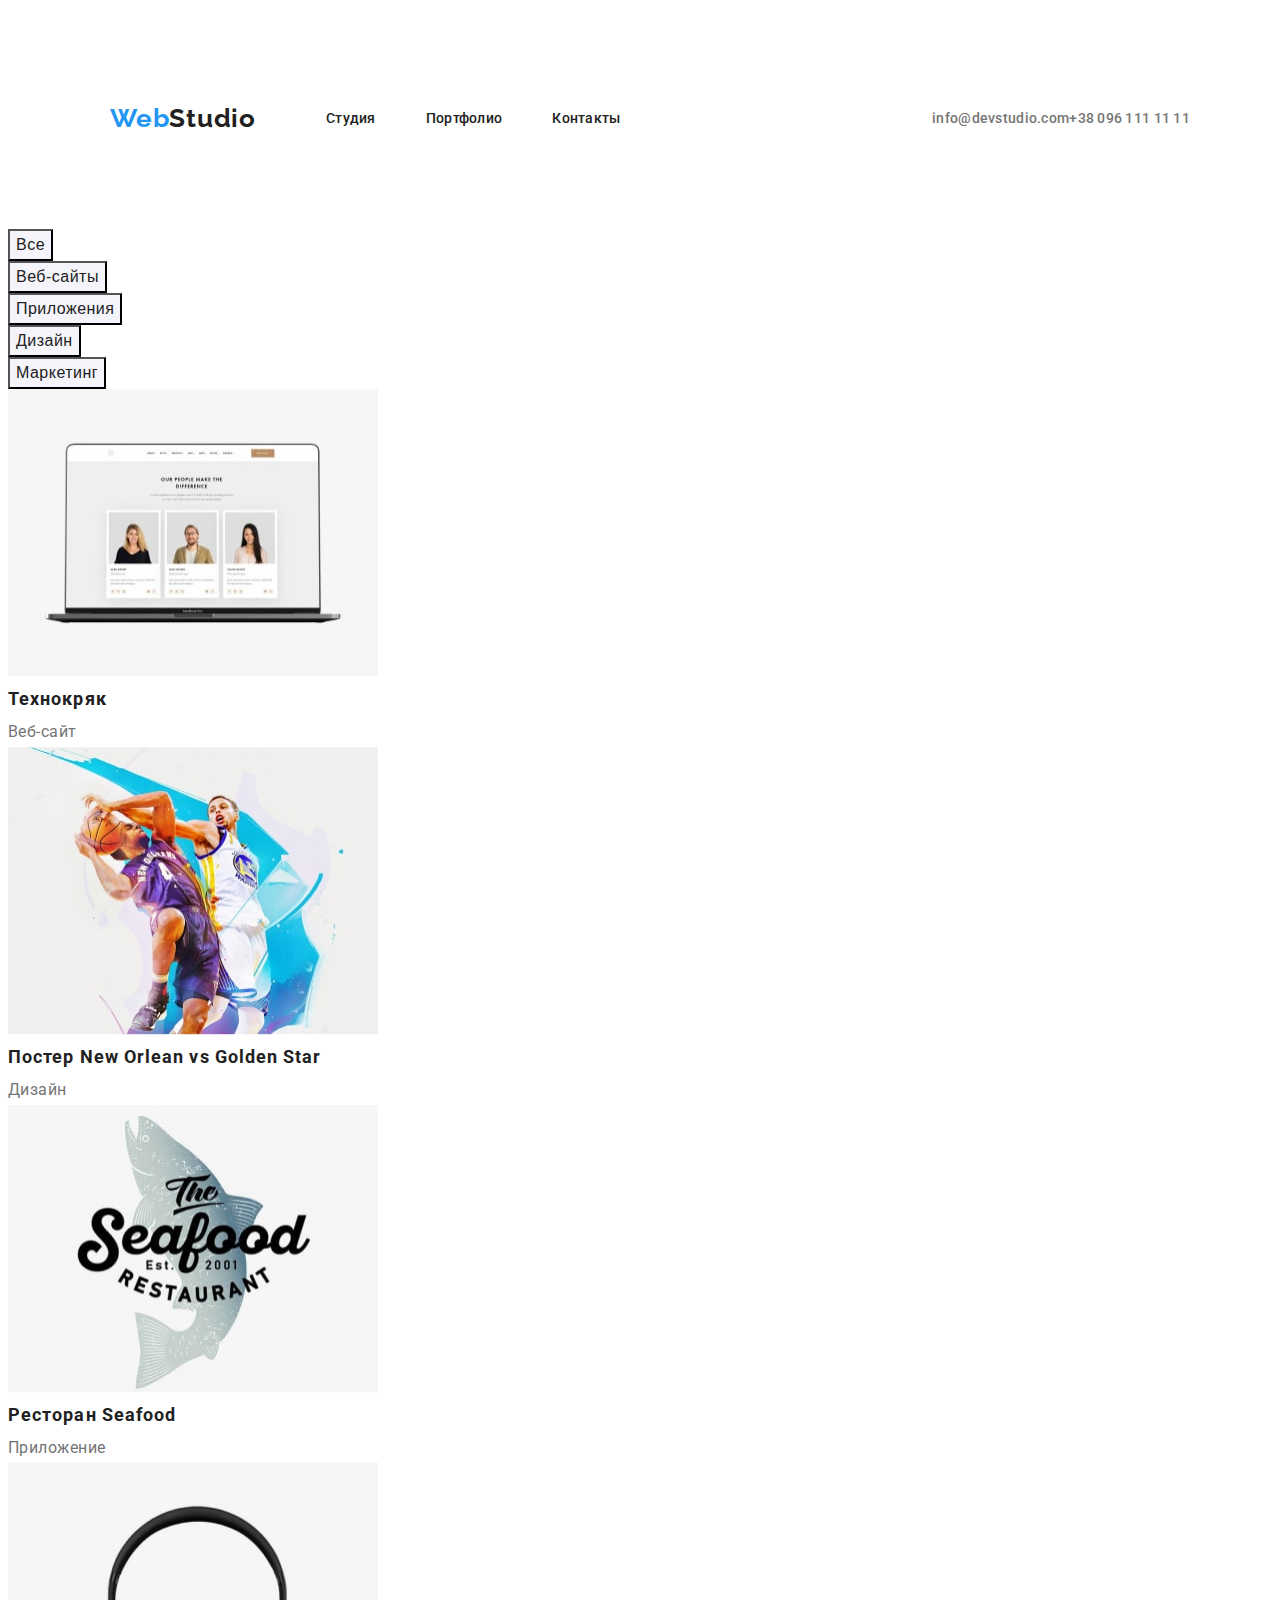
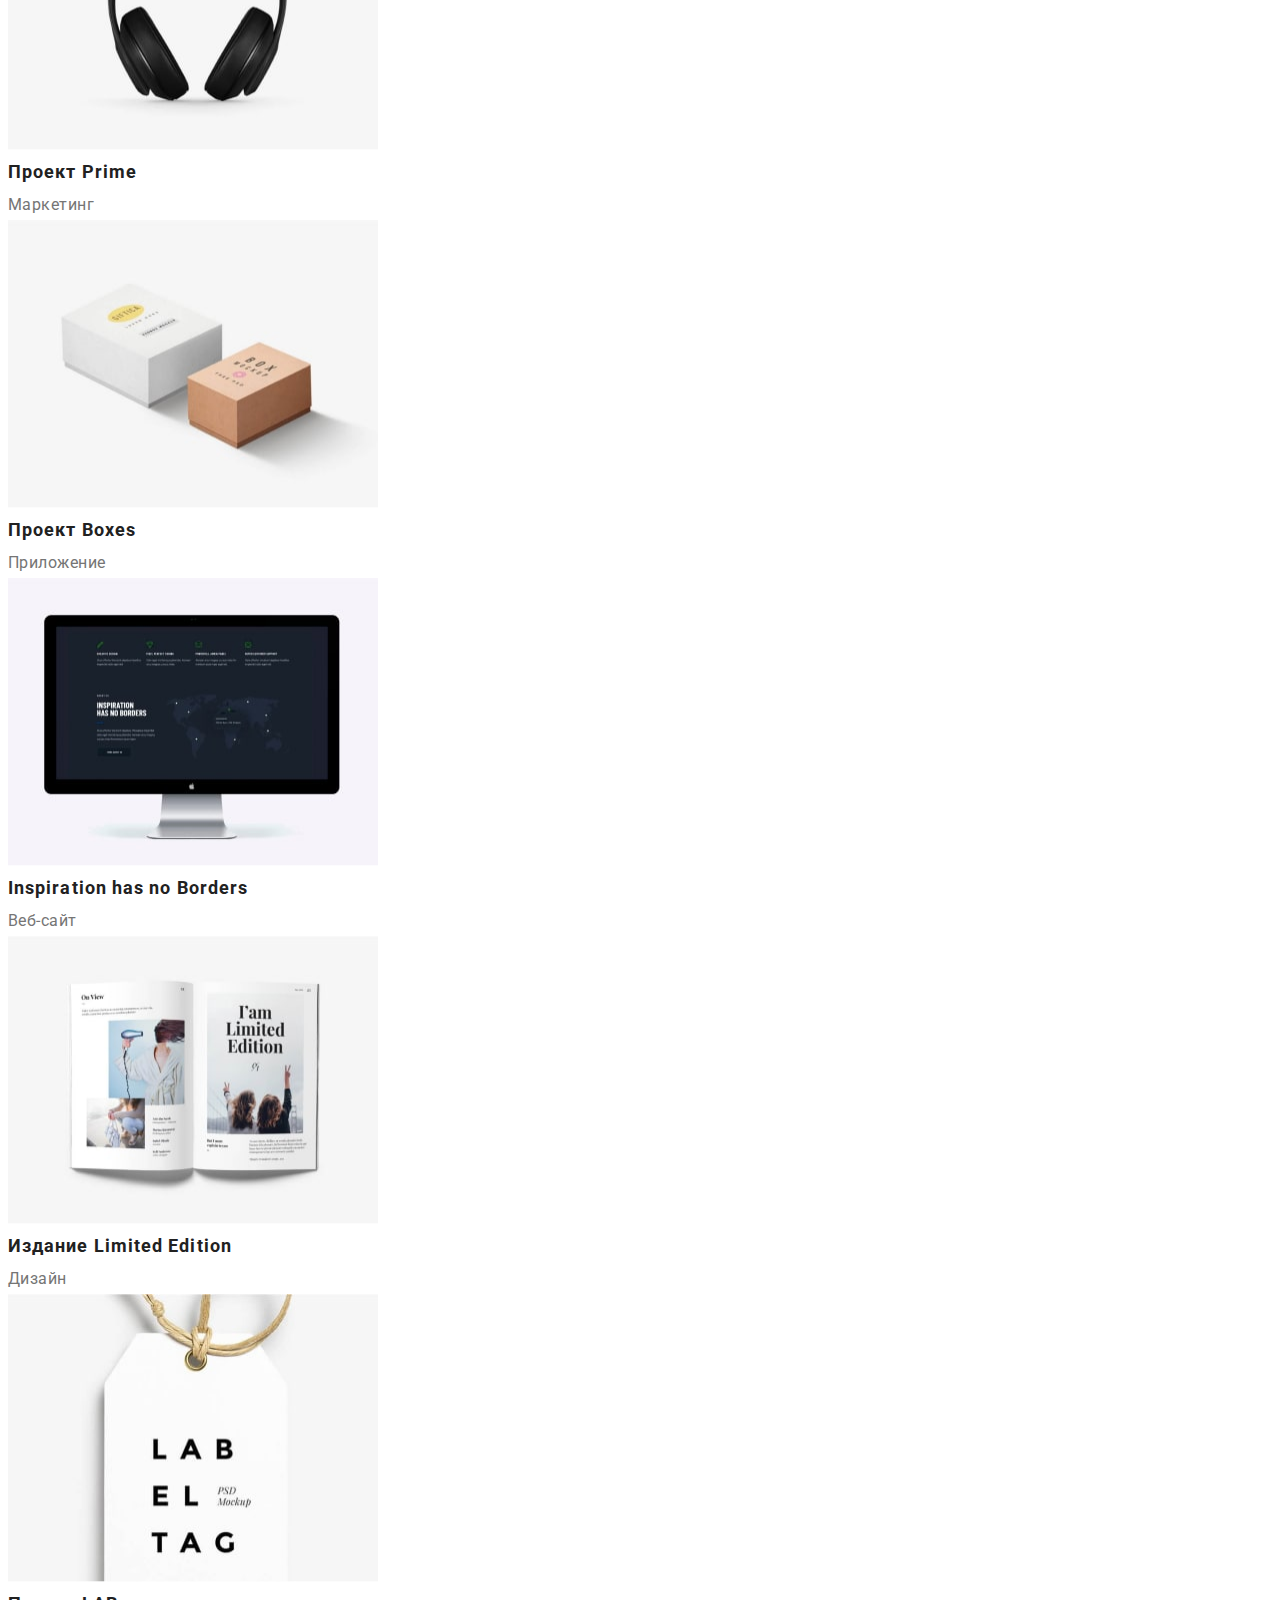
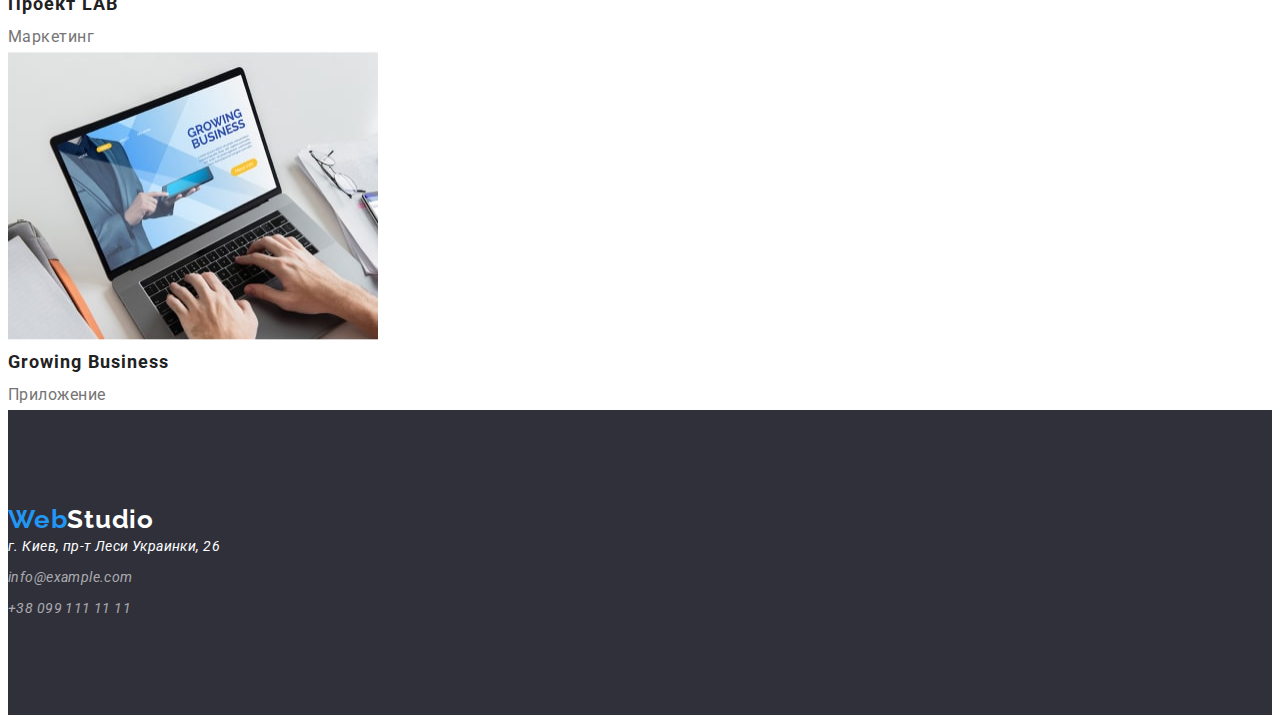
==== portfolio.html @ 42f57f71 "flex" ====
<!DOCTYPE html>
<html lang="ru">

<head>
    <meta charset="UTF-8">
    <meta http-equiv="X-UA-Compatible" content="IE=edge">
    <meta name="viewport" content="width=device-width, initial-scale=1.0">
    <title>Document</title>
    <link rel="preconnect" href="https://fonts.googleapis.com">
    <link rel="preconnect" href="https://fonts.gstatic.com" crossorigin>
    <link
        href="https://fonts.googleapis.com/css2?family=Raleway:wght@700&family=Roboto:ital,wght@0,500;0,700;0,900;1,400&display=swap"
        rel="stylesheet">
    <link rel="stylesheet" href="./css/styles.css">
</head>
<body>
    <header  class="header">
        <div class="container">
           <nav class="header-navigation">
               <a href="" class="header-logo list"><span class="logo-web">Web</span>Studio</a>
                   <ul class="header-navigation-list list">
                       <li class="headar-item"> <a class="header-link link" href="./index.html">Студия</a></li>
                       <li class="headar-item"> <a class="header-link link" href="">Портфолио</a></li>
                       <li class="headar-item"> <a class="header-link link" href="">Контакты</a></li>
                   </ul>
           </nav>
            <div class="header-contacts-right">
               <ul class="header-contacts list">
                 <li><a class="header-tel link" href="mailto:info@devstudio.com">info@devstudio.com</a></li> 
                 <li><a class="header-mail link" href="tel:+380961111111">+38 096 111 11 11</a></li>
               </ul>
           </div>
       </div>
       </header>
    
    <!-- main content -->
<main>
    <section>
        <h1 hidden>Агонь</h1>
    <ul class="filters-menu list">
       <li>
           <button class="filter-button link" type="button">Все</button>
       </li>
        <li>
            <button class="filter-button link" type="button">Веб-сайты</button>
        </li>
        <li>
            <button class="filter-button link" type="button">Приложения</button>
        </li>
        <li>
            <button class="filter-button link" type="button">Дизайн</button>
        </li>
        <li>
            <button class="filter-button link" type="button">Маркетинг</button>
        </li>
    </ul>
    </section>
    <section>
        <h2 hidden>Смотреть работы</h2>
        <ul class="menu list ">
            <li>
                <a class="menu-link" href=""><img src="./menu/img-menu-1.jpg" alt="меню1" width="370" height="288">
                <h3 class="menu-titel">Технокряк</h3>
                <p class="menu-description">Веб-сайт</p>
                </a>
            </li>
            <li>
                <a class="menu-link" href=""><img src="./menu/img-menu-2.jpg" alt="меню2" width="370" height="288">
                    <h3 class="menu-titel">Постер New Orlean vs Golden Star</h3>
                    <p class="menu-description">Дизайн</p>
                </a>
            </li>
            <li>
                <a class="menu-link" href=""><img src="./menu/img-menu-3.jpg" alt="меню3" width="370" height="288">
                    <h3 class="menu-titel">Ресторан Seafood</h3>
                    <p class="menu-description">Приложение</p>
                </a>
            </li>
            <li>
                <a class="menu-link" href=""><img src="./menu/img-menu-4.jpg" alt="меню4" width="370" height="288">
                    <h3 class="menu-titel">Проект Prime</h3>
                    <p class="menu-description">Маркетинг</p>
                </a>
            </li>
            <li>
                <a class="menu-link" href=""><img src="./menu/img-menu-5.jpg" alt="меню5" width="370" height="288">
                    <h3 class="menu-titel">Проект Boxes</h3>
                    <p class="menu-description">Приложение</p>
                </a>
            </li>
            <li>
                <a class="menu-link" href=""><img src="./menu/img-menu-6.jpg" alt="меню6" width="370" height="288">
                    <h3 class="menu-titel">Inspiration has no Borders</h3>
                    <p class="menu-description">Веб-сайт</p>
                </a>
            </li>
            <li>
                <a class="menu-link" href=""><img src="./menu/img-menu-7.jpg" alt="меню7" width="370" height="288">
                    <h3 class="menu-titel">Издание Limited Edition</h3>
                    <p class="menu-description">Дизайн</p>
                </a>
            </li>
            <li>
                <a class="menu-link" href=""><img src="./menu/img-menu-8.jpg" alt="меню8" width="370" height="288">
                    <h3 class="menu-titel">Проект LAB</h3>
                    <p class="menu-description">Маркетинг</p>
                </a>
            </li>
            <li>
                <a class="menu-link" href=""><img src="./menu/img-menu-9.jpg" alt="меню9" width="370" height="288">
                    <h3 class="menu-titel">Growing Business</h3>
                    <p class="menu-description">Приложение</p>
                </a>
            </li>

        </ul>
    </section>
</main>


    <!--site bar-->
    <footer class="site-bar section">

        <a href="" class="footer-logo list"><span class="logo-web">Web</span>Studio</a>
        <address>
            <ul class="site-bar-list list">
                <li><a class="site-bar-location" href="https://goo.gl/maps/9mifJz8YDCH2JTNd8" target="_blank"
                        rel="noopener noreferrer">г. Киев, пр-т Леси Украинки, 26</a></li>
                <li><a class="site-bar-contact" href="mailto:info@example.com">info@example.com</a></li>
                <li><a class="site-bar-contact" href="tel:+380991111111">+38 099 111 11 11</a></li>
            </ul>
        </address>
    </footer>

</body>

</html>
---- css/styles.css ----
:root {
  --mine-titel-color: #212121;
  --secondary-titel-color: #fff;
  --main-text-color: #757575;
  --accent-color: #2196f3;
}

body {
  font-family: "Roboto", sans-serif;
}

p, h1, h2, h3, h4, h5, h6 {
 margin-top: 0;
 margin-bottom: 0;
}

ul {
  margin-top: 0;
  margin-bottom: 0;
  padding-left: 0;
}
.section{
  padding-top: 94px;
  padding-bottom: 94px;
}

.header{
  padding-top: 25px;
  padding-bottom: 25px;
}
.list {
  list-style: none;
  text-decoration: none;
}
.link {
  text-decoration: none;
}

.container{
width: 1200px;
padding-left: 15px;
padding-right: 15px;
margin: 0 auto;
}

.link:hover,
.link:focus {
  color: var(--accent-color);
}

/*----header---*/
.header-logo {
  font-family: Raleway;
  font-style: normal;
  font-weight: bold;
  font-size: 26px;
  line-height: 1.2;
  letter-spacing: 0.03em;
  color: #212121;
  margin: 70px;
}

.logo-web {
  color: #2196f3;
}

.header .container{
  display: flex;
  align-items: center;
}
.header-navigation {
  display: flex;
}



.header-navigation-list {
  display: flex;
  align-items: center;
}

.header-navigation-list :not(:last-child) {
    margin-right: 50px;
  
}
.header-contacts {
  display: flex;
}

.header-contacts-right{
  margin-left: auto;
}


.header-link {
  display: block;
  font-weight: 500;
  font-size: 14px;
  line-height: 1.14;
  letter-spacing: 0.02em;
  color: #212121;
  padding-top: 25px;
  padding-bottom: 25px;
 
}

.header-mail {
  display: block;
  font-weight: 500;
  font-size: 14px;
  line-height: 1.14;
  letter-spacing: 0.02em;

  color: #757575;
  margin-right: 50px;
  padding-top: 25px;
  padding-bottom: 25px;
 
}

.header-tel {
  display: block;
  font-weight: 500;
  font-size: 14px;
  line-height: 1.14;
  letter-spacing: 0.02em;
  color: #757575;
  padding-top: 25px;
  padding-bottom: 25px;
  
}

/*----hero---*/

.hero {;
 background-color: #2f303a;
 flex-grow: 1;
 padding: 200 452 280 452px;
}


.hero-text {
  font-weight: 900;
  font-size: 44px;
  line-height: 1.36;
  letter-spacing: 0.06em;
  text-transform: uppercase;
  color: var(--secondary-titel-color);
  text-align: center;
  margin-bottom: 30px;
  max-width: 696px;
  padding: 200 452 280 452px;
}

.hero-button {
  display: flex;
  font-weight: 700;
  font-size: 16px;
  line-height: 1.86;
  letter-spacing: 0.06em;
  color: #ffffff;
  background-color: #2196f3;
  max-width: 200px;
  margin: 0 auto;
}

/*---hero strenghts---*/
.hero-strenghts-list {
  display: flex;
}
.hero-strenghts-item {
  margin-left: 30px ;
}

.strenghts-title {
  font-weight: 700;
  font-size: 14px;
  line-height: 1.7;
  letter-spacing: 0.03em;
  text-transform: uppercase;
  color: #212121;
}

.strenghts-title-description {
  font-size: 14px;
  line-height: 1.17;
  letter-spacing: 0.03em;
  color: #757575;
}

.titel {
  font-weight: normal;
  font-size: 36px;
  line-height: 1.17;
  text-align: center;
  letter-spacing: 0.03em;

  color: #212121;
  margin-bottom: 50px;
}

/*our job*/
.about-job-pic{
  display: flex;
}

/*--our team--*/
.about-job-pic {
  display: flex;
}
.about-job-item {
  margin-left: 30px ;
}
.our-team-name {
  display: flex;
  font-weight: 500;
  font-size: 16px;
  line-height: 1.18;
  text-align: center;
  letter-spacing: 0.03em;

  color: var(--mine-titel-color);
 
}
.our-team-pic{
  display: flex;
}
.our-team-item{
  margin-left: 30px;

}
.our-team-position {
  font-size: 16px;
  line-height: 1.8;
  text-align: center;
  letter-spacing: 0.03em;

  color: var(--main-text-color);
}

/*--site bar--*/

.site-bar {
  background-color: #2f303a;
  
}
.site-bar-list :not(:last-child){
  margin-bottom: 7px;
}
.site-bar-location {
  font-size: 14px;
  line-height: 1.71;
  letter-spacing: 0.03em;

  color: #ffffff;
  text-decoration: none;
}

.site-bar-contact {
  font-size: 14px;
  line-height: 1.71;
  letter-spacing: 0.03em;
  color: rgba(255, 255, 255, 0.6);
  text-decoration: none;
}

.footer-logo {
  font-family: Raleway;
  font-style: normal;
  font-weight: bold;
  font-size: 26px;
  line-height: 1.2;
  letter-spacing: 0.03em;
  color: #ffffff;
}

/*----Portfolio----*/
.filter-button:hover,
.filter-button {
  background-color: var(--accent-color);
  color: var(--secondary-titel-color);
}
.filter-button {
  font-weight: 500;
  font-size: 16px;
  line-height: 1.62;
  text-align: center;
  letter-spacing: 0.03em;
  color: #212121;
  background-color: #f5f4fa;
  cursor: pointer;
}

.menu-titel {
  font-size: 18px;
  line-height: 2;
  letter-spacing: 0.06em;
  color: #212121;
  text-decoration: none;
  list-style: none;
}

.menu-link {
  text-decoration: none;
}
.menu-description {
  font-size: 16px;
  line-height: 1.87;
  letter-spacing: 0.03em;
  color: #757575;
}
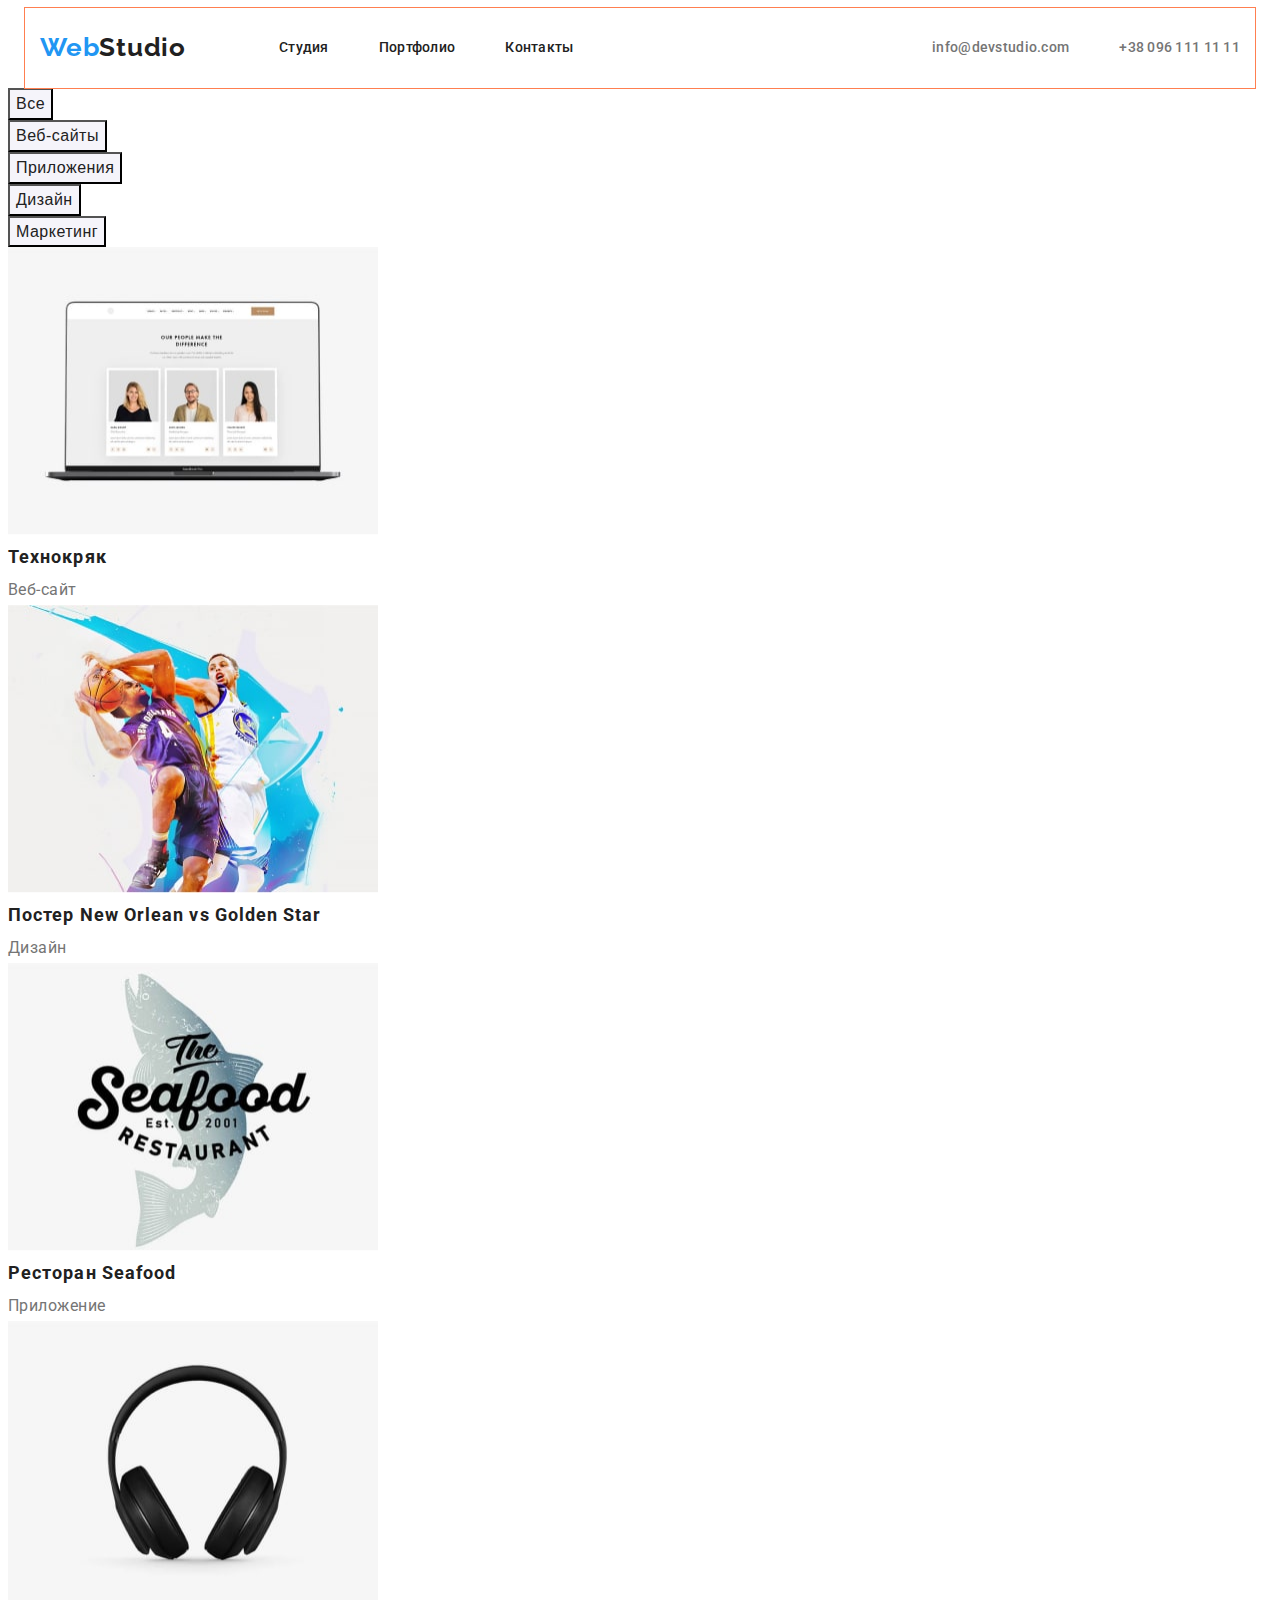
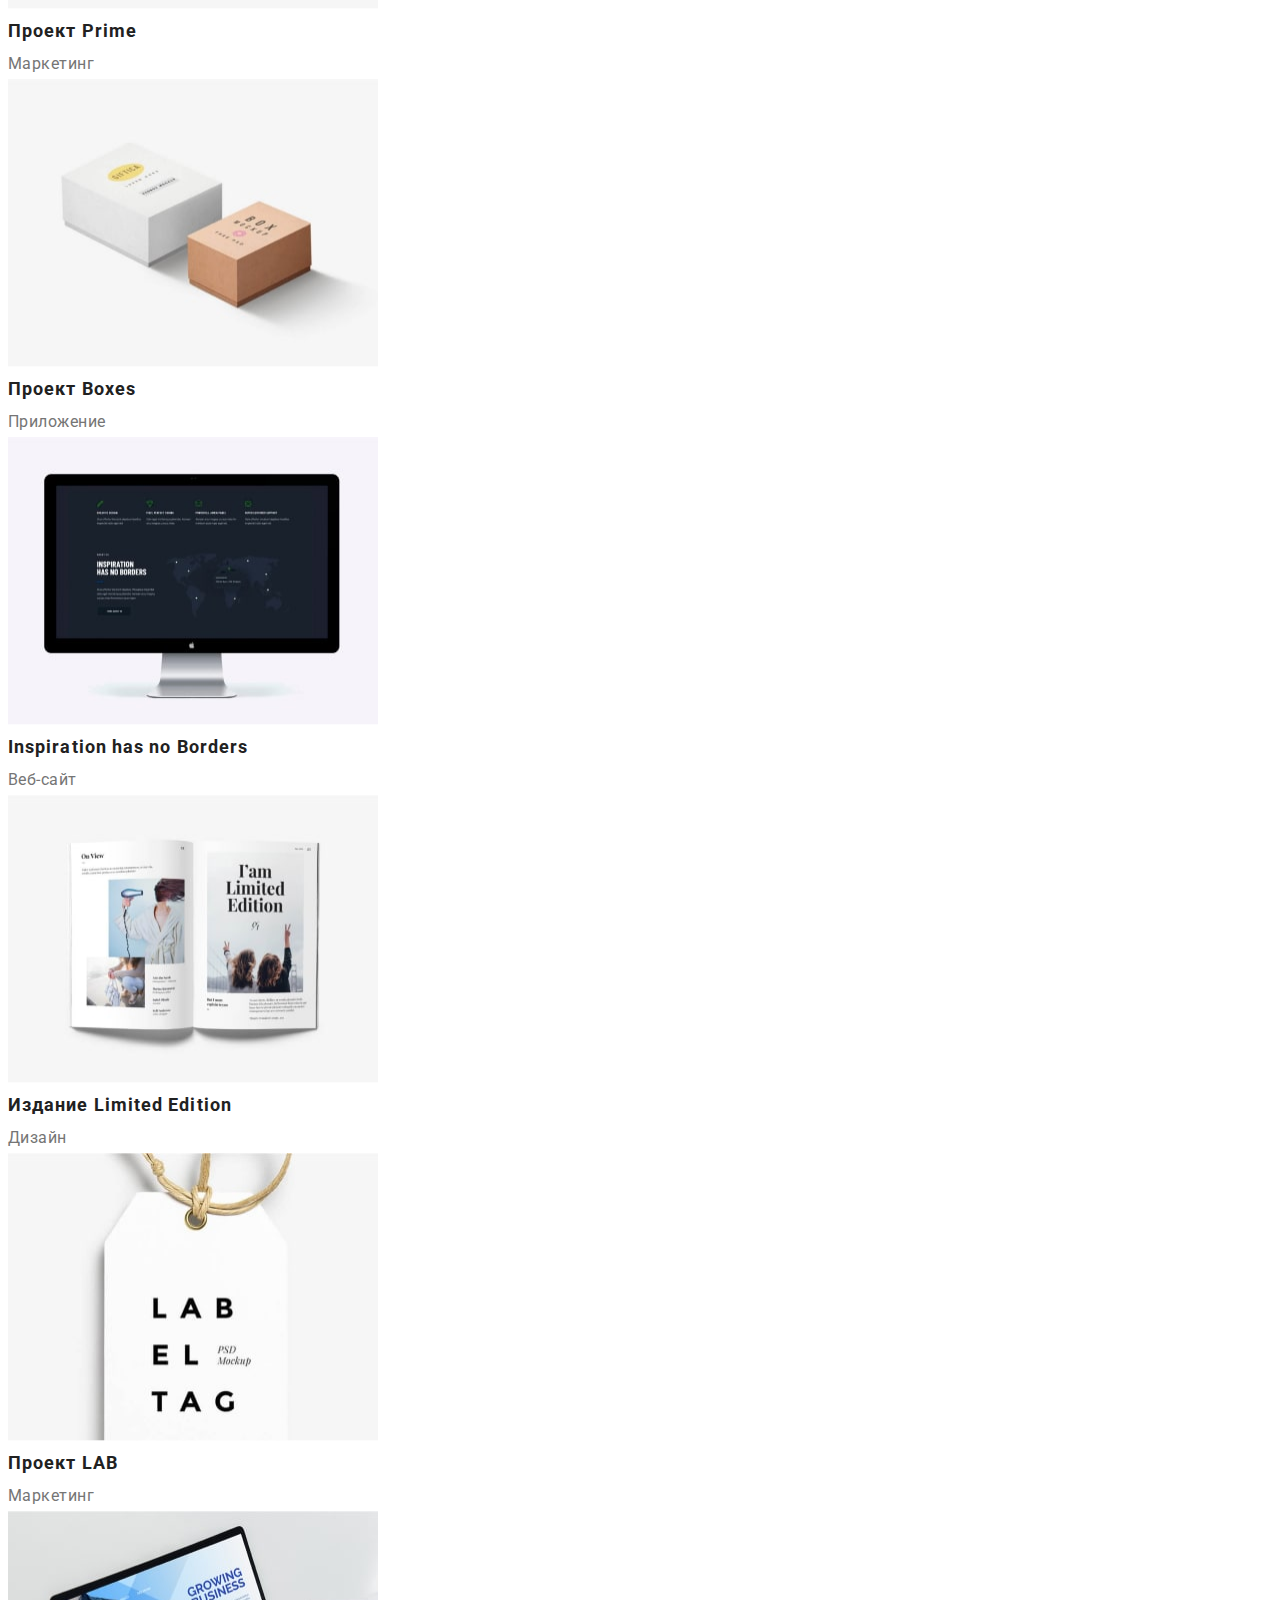
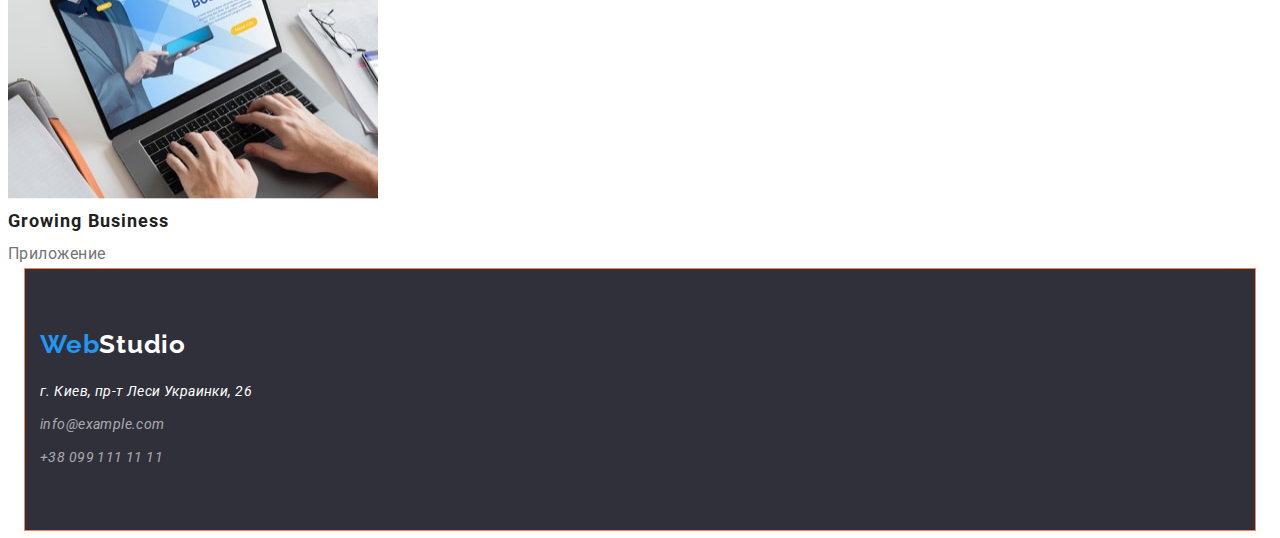
==== commit 377993af: "1" ====
--- a/portfolio.html
+++ b/portfolio.html
@@ -1,6 +1,5 @@
 <!DOCTYPE html>
 <html lang="ru">
-
 <head>
     <meta charset="UTF-8">
     <meta http-equiv="X-UA-Compatible" content="IE=edge">
@@ -11,27 +10,31 @@
     <link
         href="https://fonts.googleapis.com/css2?family=Raleway:wght@700&family=Roboto:ital,wght@0,500;0,700;0,900;1,400&display=swap"
         rel="stylesheet">
+    <link rel="stylesheet" href="https://cdnjs.cloudflare.com/ajax/libs/modern-normalize/1.1.0/modern-normalize.min.css"
+        integrity="sha512-wpPYUAdjBVSE4KJnH1VR1HeZfpl1ub8YT/NKx4PuQ5NmX2tKuGu6U/JRp5y+Y8XG2tV+wKQpNHVUX03MfMFn9Q=="
+        crossorigin="anonymous" referrerpolicy="no-referrer" />
     <link rel="stylesheet" href="./css/styles.css">
 </head>
+
 <body>
-    <header  class="header">
-        <div class="container">
-           <nav class="header-navigation">
-               <a href="" class="header-logo list"><span class="logo-web">Web</span>Studio</a>
-                   <ul class="header-navigation-list list">
-                       <li class="headar-item"> <a class="header-link link" href="./index.html">Студия</a></li>
-                       <li class="headar-item"> <a class="header-link link" href="">Портфолио</a></li>
-                       <li class="headar-item"> <a class="header-link link" href="">Контакты</a></li>
-                   </ul>
-           </nav>
-            <div class="header-contacts-right">
-               <ul class="header-contacts list">
-                 <li><a class="header-tel link" href="mailto:info@devstudio.com">info@devstudio.com</a></li> 
-                 <li><a class="header-mail link" href="tel:+380961111111">+38 096 111 11 11</a></li>
-               </ul>
-           </div>
-       </div>
-       </header>
+    <header class="header">
+        <div class="main-header container">
+            <nav class="header-navigation">
+                <a href="" class="header-logo list"><span class="logo-web">Web</span>Studio</a>
+                <ul class="header-navigation-list list">
+                    <li class="headar-item"> <a class="header-link link" href="./index.html">Студия</a></li>
+                    <li class="headar-item"> <a class="header-link link" href="./portfolio.html">Портфолио</a></li>
+                    <li class="headar-item"> <a class="header-link link" href="">Контакты</a></li>
+                </ul>
+            </nav>
+
+            <ul class="header-contacts list">
+                <li><a class="header-mail link" href="mailto:info@devstudio.com">info@devstudio.com</a></li>
+                <li><a class="header-tel link" href="tel:+380961111111">+38 096 111 11 11</a></li>
+            </ul>
+
+        </div>
+    </header>
     
     <!-- main content -->
 <main>
@@ -119,8 +122,8 @@
 
 
     <!--site bar-->
-    <footer class="site-bar section">
-
+    <footer class="site-bar container">
+    
         <a href="" class="footer-logo list"><span class="logo-web">Web</span>Studio</a>
         <address>
             <ul class="site-bar-list list">
@@ -130,6 +133,7 @@
                 <li><a class="site-bar-contact" href="tel:+380991111111">+38 099 111 11 11</a></li>
             </ul>
         </address>
+    
     </footer>
 
 </body>
--- a/css/styles.css
+++ b/css/styles.css
@@ -3,44 +3,51 @@
   --secondary-titel-color: #fff;
   --main-text-color: #757575;
   --accent-color: #2196f3;
+  --item-shadow: 0px 2px 1px -1px rgba(0, 0, 0, 0.2),
+    0px 1px 1px 0px rgba(0, 0, 0, 0.14), 0px 1px 3px 0px rgba(0, 0, 0, 0.12);
 }
 
 body {
   font-family: "Roboto", sans-serif;
 }
 
-p, h1, h2, h3, h4, h5, h6 {
- margin-top: 0;
- margin-bottom: 0;
-}
-
-ul {
+p,
+h1,
+h2,
+h3,
+h4,
+h5,
+h6 {
   margin-top: 0;
   margin-bottom: 0;
-  padding-left: 0;
-}
-.section{
-  padding-top: 94px;
-  padding-bottom: 94px;
-}
-
-.header{
-  padding-top: 25px;
-  padding-bottom: 25px;
-}
+}
+
+ul {
+  margin: 0;
+  padding: 0;
+}
+
+.section {
+  padding-top: 47px;
+  padding-bottom: 47px;
+}
+
 .list {
   list-style: none;
-  text-decoration: none;
+
+  margin: 0;
+  padding: 0;
 }
 .link {
   text-decoration: none;
 }
 
-.container{
-width: 1200px;
-padding-left: 15px;
-padding-right: 15px;
-margin: 0 auto;
+.container {
+  width: 1200px;
+  padding-left: 15px;
+  padding-right: 15px;
+  margin: 0 auto;
+  outline: 1px solid coral;
 }
 
 .link:hover,
@@ -57,40 +64,42 @@
   line-height: 1.2;
   letter-spacing: 0.03em;
   color: #212121;
-  margin: 70px;
+  text-decoration: none;
 }
 
 .logo-web {
   color: #2196f3;
 }
 
-.header .container{
+.main-header {
+  display: flex;
+  justify-content: space-between;
+}
+
+.header-contacts {
   display: flex;
   align-items: center;
 }
 .header-navigation {
   display: flex;
-}
-
-
-
+  align-items: center;
+}
 .header-navigation-list {
   display: flex;
   align-items: center;
+  margin-left: 93px;
 }
 
 .header-navigation-list :not(:last-child) {
-    margin-right: 50px;
-  
+  margin-right: 50px;
 }
 .header-contacts {
   display: flex;
 }
 
-.header-contacts-right{
+.header-contacts-right {
   margin-left: auto;
 }
-
 
 .header-link {
   display: block;
@@ -99,9 +108,8 @@
   line-height: 1.14;
   letter-spacing: 0.02em;
   color: #212121;
-  padding-top: 25px;
-  padding-bottom: 25px;
- 
+  padding-top: 32px;
+  padding-bottom: 32px;
 }
 
 .header-mail {
@@ -115,7 +123,6 @@
   margin-right: 50px;
   padding-top: 25px;
   padding-bottom: 25px;
- 
 }
 
 .header-tel {
@@ -127,17 +134,16 @@
   color: #757575;
   padding-top: 25px;
   padding-bottom: 25px;
-  
 }
 
 /*----hero---*/
 
-.hero {;
- background-color: #2f303a;
- flex-grow: 1;
- padding: 200 452 280 452px;
-}
-
+.hero {
+  background-color: #2f303a;
+  padding-top: 200px;
+  padding-bottom: 200px;
+  text-align: center;
+}
 
 .hero-text {
   font-weight: 900;
@@ -148,28 +154,33 @@
   color: var(--secondary-titel-color);
   text-align: center;
   margin-bottom: 30px;
-  max-width: 696px;
-  padding: 200 452 280 452px;
 }
 
 .hero-button {
-  display: flex;
   font-weight: 700;
   font-size: 16px;
   line-height: 1.86;
   letter-spacing: 0.06em;
   color: #ffffff;
   background-color: #2196f3;
-  max-width: 200px;
-  margin: 0 auto;
+  padding: 10px 32px;
+  display: inline-block;
+  border-radius: 4px;
+  border: 1px solid transparent;
+  cursor: pointer;
 }
 
 /*---hero strenghts---*/
 .hero-strenghts-list {
   display: flex;
-}
+  margin-left: -15px;
+  margin-right: -15px;
+}
+
 .hero-strenghts-item {
-  margin-left: 30px ;
+  margin-left: 15px;
+  margin-right: 15px;
+  flex-basis: calc((100% - 120px) / 4);
 }
 
 .strenghts-title {
@@ -188,7 +199,7 @@
   color: #757575;
 }
 
-.titel {
+.title {
   font-weight: normal;
   font-size: 36px;
   line-height: 1.17;
@@ -199,37 +210,79 @@
   margin-bottom: 50px;
 }
 
-/*our job*/
-.about-job-pic{
-  display: flex;
+/*about our job*/
+.about-our-job {
+  padding-top: 94px;
+  padding-bottom: 94px;
+}
+
+.about-job-pic {
+  display: flex;
+  margin-left: -15px;
+  margin-right: -15px;
+}
+
+.about-job-item {
+  margin-left: 15px;
+  margin-right: 15px;
+  flex-basis: calc((100% - 90px) / 3);
 }
 
 /*--our team--*/
-.about-job-pic {
-  display: flex;
-}
-.about-job-item {
+.our-team-main {
+ padding-top: 94px;
+ padding-bottom: 94px;
+
+  background-color: #f5f4fa;
+}
+
+.our-team-pic {
+
+  display: flex;
+  padding: 0;
+  margin: 0;
+  list-style: none;
+  display: flex;
+  flex-wrap: wrap;
+  margin-top: -30px;
+  margin-left: -30px;
+}
+
+.our-team-pic .our-team-item{
+
+  flex-basis: calc(100% / 4 - 30px );
   margin-left: 30px ;
-}
+  margin-top: 30px;
+  background-color: #fff;
+  border-radius: 4px;
+  box-shadow: var(--item-shadow);
+  display: block;
+  max-width: 100%;
+  }
+}
+.our-team-item {
+
+  background-color: #fff;
+  border-radius: 4px;
+  box-shadow: var(--item-shadow);
+  display: block;
+  max-width: 100%;
+  }
+}
+
 .our-team-name {
-  display: flex;
-  font-weight: 500;
-  font-size: 16px;
+  font-weight: 500;
+  font-size: 16px;
+  text-align: center;
   line-height: 1.18;
-  text-align: center;
-  letter-spacing: 0.03em;
-
+  letter-spacing: 0.03em;
   color: var(--mine-titel-color);
- 
-}
-.our-team-pic{
-  display: flex;
-}
-.our-team-item{
-  margin-left: 30px;
-
-}
+  margin-bottom: 10px;
+}
+
 .our-team-position {
+  display: flex;
+
   font-size: 16px;
   line-height: 1.8;
   text-align: center;
@@ -242,11 +295,14 @@
 
 .site-bar {
   background-color: #2f303a;
-  
-}
-.site-bar-list :not(:last-child){
-  margin-bottom: 7px;
-}
+  padding-top: 60px;
+  padding-bottom: 60px;
+}
+
+.site-bar-list :not(:last-child) {
+  margin-bottom: 9px;
+}
+
 .site-bar-location {
   font-size: 14px;
   line-height: 1.71;
@@ -272,6 +328,9 @@
   line-height: 1.2;
   letter-spacing: 0.03em;
   color: #ffffff;
+  margin-bottom: 20px;
+  display: inline-block;
+  text-decoration: none;
 }
 
 /*----Portfolio----*/
@@ -309,4 +368,3 @@
   letter-spacing: 0.03em;
   color: #757575;
 }
-
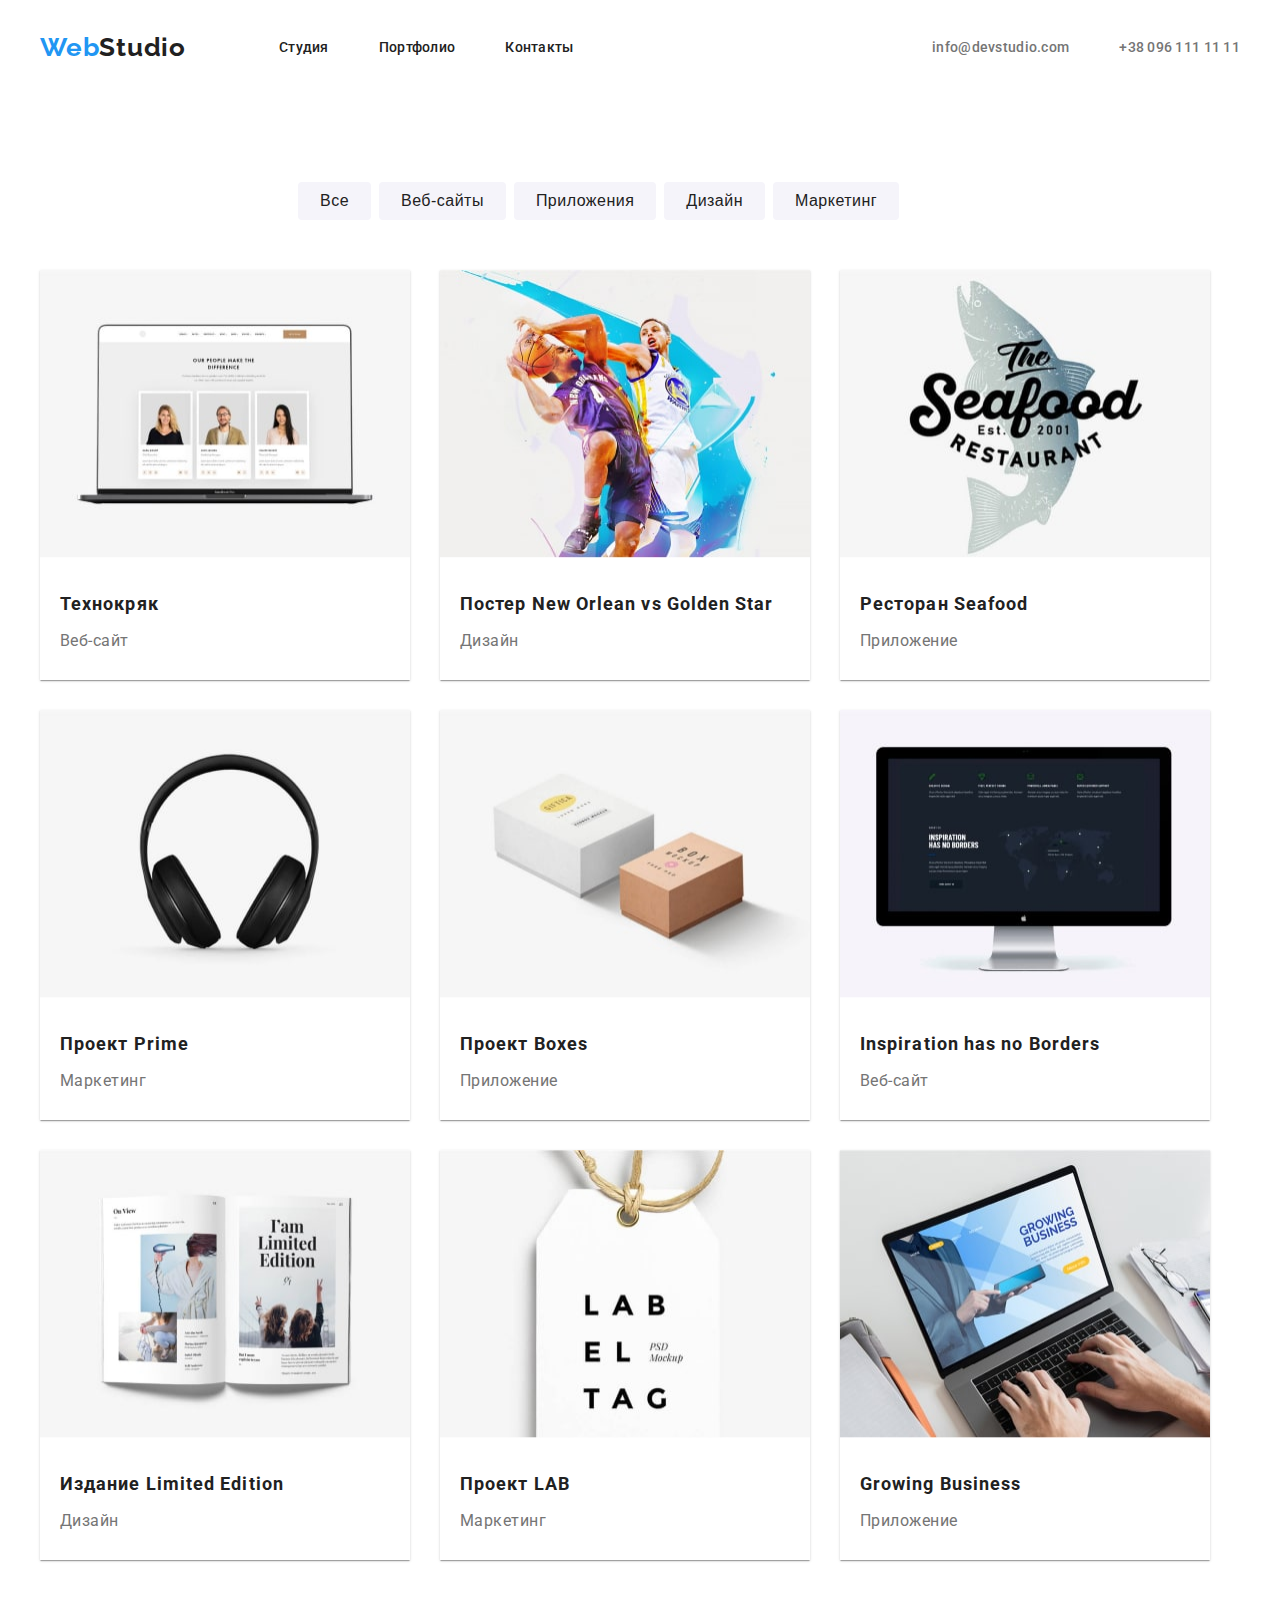
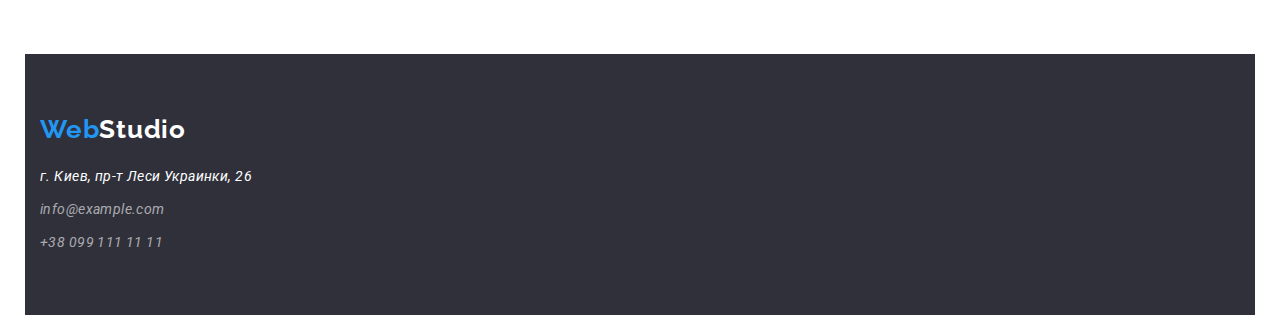
==== commit 13cd8274: "done/task/3" ====
--- a/portfolio.html
+++ b/portfolio.html
@@ -38,9 +38,9 @@
     
     <!-- main content -->
 <main>
-    <section>
+    <section class="second-page container">
         <h1 hidden>Агонь</h1>
-    <ul class="filters-menu list">
+     <ul class="filters-menu list">
        <li>
            <button class="filter-button link" type="button">Все</button>
        </li>
@@ -57,66 +57,127 @@
             <button class="filter-button link" type="button">Маркетинг</button>
         </li>
     </ul>
-    </section>
-    <section>
-        <h2 hidden>Смотреть работы</h2>
-        <ul class="menu list ">
-            <li>
-                <a class="menu-link" href=""><img src="./menu/img-menu-1.jpg" alt="меню1" width="370" height="288">
-                <h3 class="menu-titel">Технокряк</h3>
-                <p class="menu-description">Веб-сайт</p>
-                </a>
-            </li>
-            <li>
-                <a class="menu-link" href=""><img src="./menu/img-menu-2.jpg" alt="меню2" width="370" height="288">
-                    <h3 class="menu-titel">Постер New Orlean vs Golden Star</h3>
-                    <p class="menu-description">Дизайн</p>
-                </a>
-            </li>
-            <li>
-                <a class="menu-link" href=""><img src="./menu/img-menu-3.jpg" alt="меню3" width="370" height="288">
-                    <h3 class="menu-titel">Ресторан Seafood</h3>
-                    <p class="menu-description">Приложение</p>
-                </a>
-            </li>
-            <li>
-                <a class="menu-link" href=""><img src="./menu/img-menu-4.jpg" alt="меню4" width="370" height="288">
-                    <h3 class="menu-titel">Проект Prime</h3>
-                    <p class="menu-description">Маркетинг</p>
-                </a>
-            </li>
-            <li>
-                <a class="menu-link" href=""><img src="./menu/img-menu-5.jpg" alt="меню5" width="370" height="288">
-                    <h3 class="menu-titel">Проект Boxes</h3>
-                    <p class="menu-description">Приложение</p>
-                </a>
-            </li>
-            <li>
-                <a class="menu-link" href=""><img src="./menu/img-menu-6.jpg" alt="меню6" width="370" height="288">
-                    <h3 class="menu-titel">Inspiration has no Borders</h3>
-                    <p class="menu-description">Веб-сайт</p>
-                </a>
-            </li>
-            <li>
-                <a class="menu-link" href=""><img src="./menu/img-menu-7.jpg" alt="меню7" width="370" height="288">
-                    <h3 class="menu-titel">Издание Limited Edition</h3>
-                    <p class="menu-description">Дизайн</p>
-                </a>
-            </li>
-            <li>
-                <a class="menu-link" href=""><img src="./menu/img-menu-8.jpg" alt="меню8" width="370" height="288">
-                    <h3 class="menu-titel">Проект LAB</h3>
-                    <p class="menu-description">Маркетинг</p>
-                </a>
-            </li>
-            <li>
-                <a class="menu-link" href=""><img src="./menu/img-menu-9.jpg" alt="меню9" width="370" height="288">
-                    <h3 class="menu-titel">Growing Business</h3>
-                    <p class="menu-description">Приложение</p>
-                </a>
-            </li>
-
-        </ul>
+
+    <h2 hidden>Смотреть работы</h2>
+     <ul class="menu list ">
+            <li class="menu-content">
+                <article class="menu-examples">
+                    <div class="menu-box">
+                  <a class="menu-link link" href=""><img src="./menu/img-menu-1.jpg" alt="меню1" width="370" height="288">
+                    <div class="menu-text">
+                        <h3 class="menu-title">Технокряк</h3>
+                        <p class="menu-description">Веб-сайт</p>
+                    </div>
+                </a>
+                </div>
+                </article>
+            </li>
+            <li class="menu-content">
+                <article class="menu-examples">
+                    <div class="menu-box">
+                <a class="menu-link link" href=""><img src="./menu/img-menu-2.jpg" alt="меню2" width="370" height="288">
+                    <div class="menu-text">
+                      <h3 class="menu-title">Постер New Orlean vs Golden Star</h3>
+                      <p class="menu-description">Дизайн</p>
+                    </div>
+                </a>
+                </div>
+                </article>
+            </li>
+
+            <li class="menu-content">
+                <article class="menu-examples">
+                    <div class="menu-box">
+                <a class="menu-link link" href=""><img src="./menu/img-menu-3.jpg" alt="меню3" width="370" height="288">
+                    <div class="menu-text">
+                     <h3 class="menu-title">Ресторан Seafood</h3>
+                     <p class="menu-description">Приложение</p>
+                    </div>
+                </a>
+                </div>
+                </article>
+            </li>
+
+            <li class="menu-content">
+                <article class="menu-examples">
+                    <div class="menu-box">
+                <a class="menu-link link" href=""><img src="./menu/img-menu-4.jpg" alt="меню4" width="370" height="288">
+                    <div class="menu-text">
+                       <h3 class="menu-title">Проект Prime</h3>
+                       <p class="menu-description">Маркетинг</p>
+                    </div>
+                </a>
+                </div>
+                </article>
+            </li>
+
+            <li class="menu-content">
+                <article class="menu-examples">
+                    <div class="menu-box">
+                <a class="menu-link link" href=""><img src="./menu/img-menu-5.jpg" alt="меню5" width="370" height="288">
+                    <div class="menu-text">
+                      <h3 class="menu-title">Проект Boxes</h3>
+                      <p class="menu-description">Приложение</p>
+                    </div>
+                </a>
+                </div>
+                </article>
+            </li>
+
+            <li class="menu-content">
+                <article class="menu-examples">
+                    <div class="menu-box">
+                <a class="menu-link link" href=""><img src="./menu/img-menu-6.jpg" alt="меню6" width="370" height="288">
+                    <div class="menu-text">
+                      <h3 class="menu-title">Inspiration has no Borders</h3>
+                      <p class="menu-description">Веб-сайт</p>
+                    </div>
+                </a>
+                </div>
+                </article>
+            </li>
+
+            <li class="menu-content">
+                <article class="menu-examples">
+                    <div class="menu-box">
+                <a class="menu-link link" href=""><img src="./menu/img-menu-7.jpg" alt="меню7" width="370" height="288">
+                    <div class="menu-text">
+
+                      <h3 class="menu-title">Издание Limited Edition</h3>
+                      <p class="menu-description">Дизайн</p>
+                    </div>
+                </a>
+                </div>
+                </article>
+            </li>
+
+            <li class="menu-content">
+                <article class="menu-examples">
+                    <div class="menu-box">
+                <a class="menu-link link" href=""><img src="./menu/img-menu-8.jpg" alt="меню8" width="370" height="288">
+                    <div class="menu-text">
+                        <h3 class="menu-title">Проект LAB</h3>
+                        <p class="menu-description">Маркетинг</p>
+                    </div>
+                </a>
+                </div>
+                </article>
+            </li>
+
+            <li class="menu-content">
+                <article class="menu-examples">
+                    <div class="menu-box">
+                <a class="menu-link link" href=""><img src="./menu/img-menu-9.jpg" alt="меню9" width="370" height="288">
+                    <div class="menu-text">
+                       <h3 class="menu-title">Growing Business</h3>
+                       <p class="menu-description">Приложение</p>
+                    </div>
+                </a>
+                </div>
+                </article>
+            </li>
+
+    </ul>
     </section>
 </main>
 
--- a/css/styles.css
+++ b/css/styles.css
@@ -47,12 +47,22 @@
   padding-left: 15px;
   padding-right: 15px;
   margin: 0 auto;
-  outline: 1px solid coral;
 }
 
 .link:hover,
 .link:focus {
   color: var(--accent-color);
+}
+
+.title {
+  font-weight: normal;
+  font-size: 36px;
+  line-height: 1.17;
+  text-align: center;
+  letter-spacing: 0.03em;
+
+  color: #212121;
+  margin-bottom: 50px;
 }
 
 /*----header---*/
@@ -136,7 +146,8 @@
   padding-bottom: 25px;
 }
 
-/*----hero---*/
+/*--------------hero-----------------*/
+/*----make an order-----------*/
 
 .hero {
   background-color: #2f303a;
@@ -199,17 +210,6 @@
   color: #757575;
 }
 
-.title {
-  font-weight: normal;
-  font-size: 36px;
-  line-height: 1.17;
-  text-align: center;
-  letter-spacing: 0.03em;
-
-  color: #212121;
-  margin-bottom: 50px;
-}
-
 /*about our job*/
 .about-our-job {
   padding-top: 94px;
@@ -228,16 +228,16 @@
   flex-basis: calc((100% - 90px) / 3);
 }
 
-/*--our team--*/
+/*----------our team------------*/
+
 .our-team-main {
- padding-top: 94px;
- padding-bottom: 94px;
+  padding-top: 94px;
+  padding-bottom: 94px;
 
   background-color: #f5f4fa;
 }
 
 .our-team-pic {
-
   display: flex;
   padding: 0;
   margin: 0;
@@ -248,50 +248,48 @@
   margin-left: -30px;
 }
 
-.our-team-pic .our-team-item{
-
-  flex-basis: calc(100% / 4 - 30px );
-  margin-left: 30px ;
+.our-team-pic .our-team-item {
+  flex-basis: calc(100% / 4 - 30px);
+  margin-left: 30px;
   margin-top: 30px;
   background-color: #fff;
   border-radius: 4px;
+  text-align: center;
   box-shadow: var(--item-shadow);
   display: block;
   max-width: 100%;
-  }
-}
+}
+
 .our-team-item {
-
   background-color: #fff;
   border-radius: 4px;
   box-shadow: var(--item-shadow);
   display: block;
   max-width: 100%;
-  }
-}
-
-.our-team-name {
-  font-weight: 500;
+}
+
+.our-team-heading {
   font-size: 16px;
-  text-align: center;
-  line-height: 1.18;
-  letter-spacing: 0.03em;
+  line-height: 1.8;
+  text-align: center;
+
+  letter-spacing: 0.03em;
+  color: #757575;
   color: var(--mine-titel-color);
   margin-bottom: 10px;
 }
 
 .our-team-position {
-  display: flex;
-
   font-size: 16px;
   line-height: 1.8;
   text-align: center;
   letter-spacing: 0.03em;
+  margin-bottom: 30px;
 
   color: var(--main-text-color);
 }
 
-/*--site bar--*/
+/*------------site bar-----------*/
 
 .site-bar {
   background-color: #2f303a;
@@ -334,11 +332,23 @@
 }
 
 /*----Portfolio----*/
+.second-page {
+  padding-top: 94px;
+  padding-bottom: 94px;
+}
+
+.filters-menu {
+  display: flex;
+  padding-left: 250px;
+  padding-right: 250px;
+}
+
 .filter-button:hover,
-.filter-button {
+.filter-button:focus {
   background-color: var(--accent-color);
   color: var(--secondary-titel-color);
 }
+
 .filter-button {
   font-weight: 500;
   font-size: 16px;
@@ -346,25 +356,61 @@
   text-align: center;
   letter-spacing: 0.03em;
   color: #212121;
+  padding: 6px 22px;
   background-color: #f5f4fa;
   cursor: pointer;
-}
-
-.menu-titel {
+  border-radius: 4px;
+  margin-left: 8px;
+  margin-bottom: 50px;
+  border: none;
+}
+.text-button {
+}
+
+/*-----menu-----*/
+
+.menu {
+  display: flex;
+  padding: 0;
+  margin: 0;
+  list-style: none;
+  flex-wrap: wrap;
+  margin-top: -30px;
+  margin-left: -30px;
+}
+
+.menu .menu-examples {
+  flex-basis: calc(100% / 3 - 30px);
+  margin-left: 30px;
+  margin-top: 30px;
+  background-color: #fff;
+  box-shadow: var(--item-shadow);
+  display: block;
+  max-width: 100%;
+}
+
+.menu-link {
+  text-decoration: none;
+}
+
+.menu-text {
+  padding: 24px 20px;
+}
+
+.menu-title {
   font-size: 18px;
   line-height: 2;
   letter-spacing: 0.06em;
   color: #212121;
   text-decoration: none;
   list-style: none;
-}
-
-.menu-link {
-  text-decoration: none;
-}
+  margin-bottom: 4px;
+}
+
 .menu-description {
   font-size: 16px;
   line-height: 1.87;
   letter-spacing: 0.03em;
   color: #757575;
-}
+  text-decoration: none;
+}
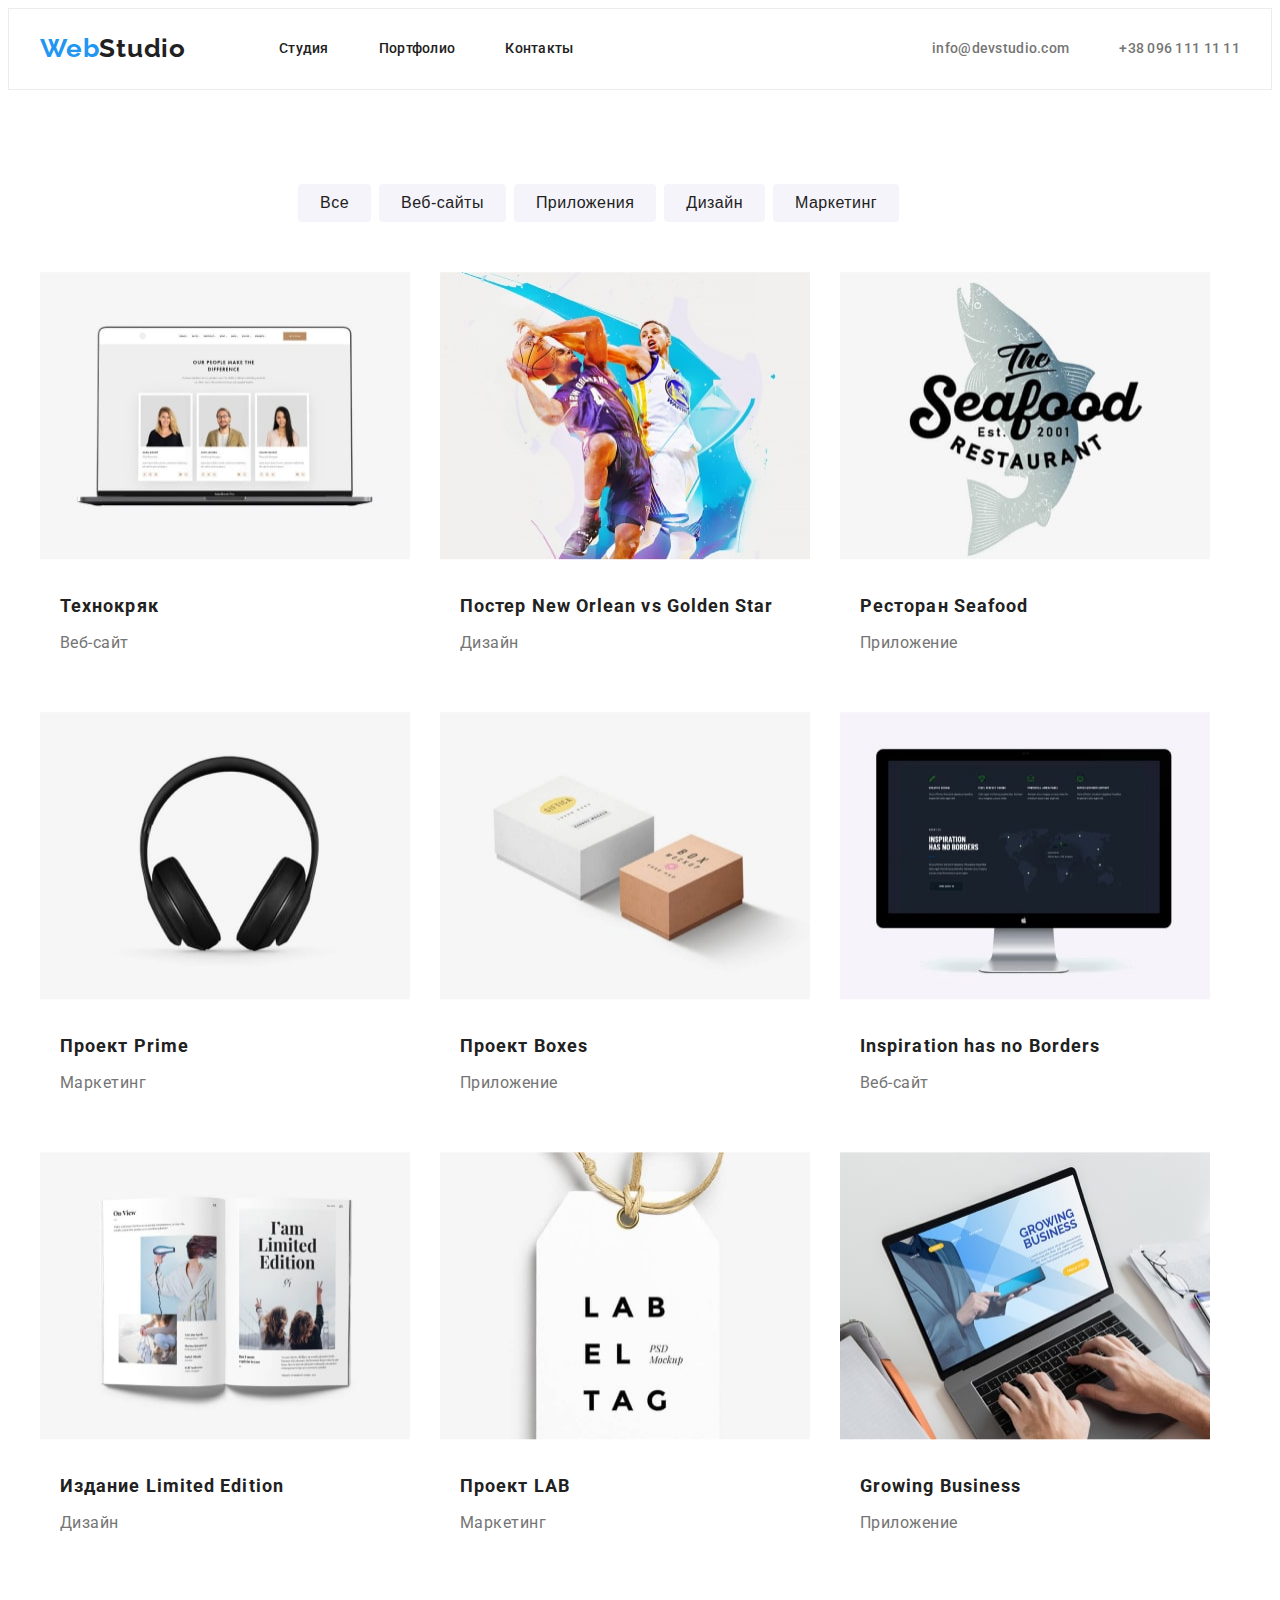
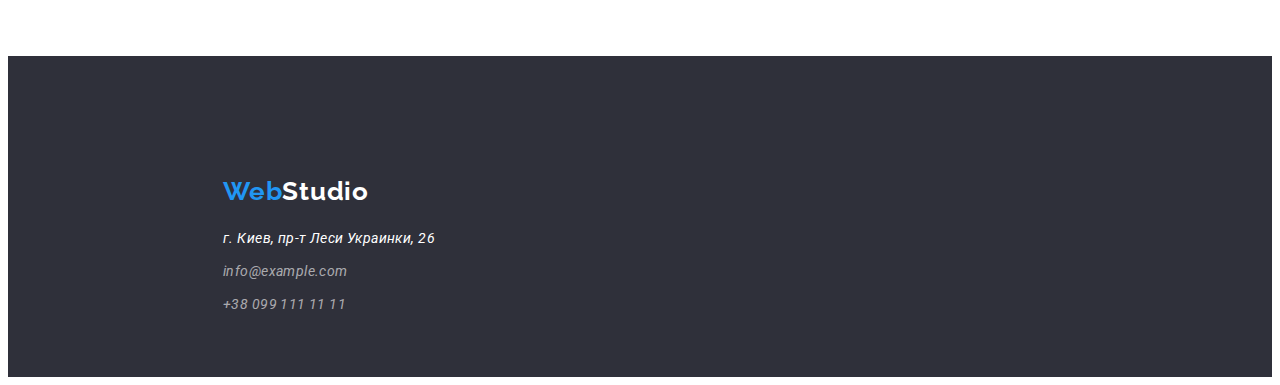
==== commit f618d616: "1/1" ====
--- a/portfolio.html
+++ b/portfolio.html
@@ -1,202 +1,202 @@
 <!DOCTYPE html>
 <html lang="ru">
-<head>
-    <meta charset="UTF-8">
-    <meta http-equiv="X-UA-Compatible" content="IE=edge">
-    <meta name="viewport" content="width=device-width, initial-scale=1.0">
-    <title>Document</title>
-    <link rel="preconnect" href="https://fonts.googleapis.com">
-    <link rel="preconnect" href="https://fonts.gstatic.com" crossorigin>
-    <link
-        href="https://fonts.googleapis.com/css2?family=Raleway:wght@700&family=Roboto:ital,wght@0,500;0,700;0,900;1,400&display=swap"
-        rel="stylesheet">
-    <link rel="stylesheet" href="https://cdnjs.cloudflare.com/ajax/libs/modern-normalize/1.1.0/modern-normalize.min.css"
-        integrity="sha512-wpPYUAdjBVSE4KJnH1VR1HeZfpl1ub8YT/NKx4PuQ5NmX2tKuGu6U/JRp5y+Y8XG2tV+wKQpNHVUX03MfMFn9Q=="
-        crossorigin="anonymous" referrerpolicy="no-referrer" />
-    <link rel="stylesheet" href="./css/styles.css">
-</head>
-
-<body>
-    <header class="header">
-        <div class="main-header container">
-            <nav class="header-navigation">
-                <a href="" class="header-logo list"><span class="logo-web">Web</span>Studio</a>
-                <ul class="header-navigation-list list">
-                    <li class="headar-item"> <a class="header-link link" href="./index.html">Студия</a></li>
-                    <li class="headar-item"> <a class="header-link link" href="./portfolio.html">Портфолио</a></li>
-                    <li class="headar-item"> <a class="header-link link" href="">Контакты</a></li>
+    <head>
+        <meta charset="UTF-8">
+        <meta http-equiv="X-UA-Compatible" content="IE=edge">
+        <meta name="viewport" content="width=device-width, initial-scale=1.0">
+        <title>Document</title>
+        <link rel="preconnect" href="https://fonts.googleapis.com">
+        <link rel="preconnect" href="https://fonts.gstatic.com" crossorigin>
+        <link
+            href="https://fonts.googleapis.com/css2?family=Raleway:wght@700&family=Roboto:ital,wght@0,500;0,700;0,900;1,400&display=swap"
+            rel="stylesheet">
+        <link rel="stylesheet" href="https://cdnjs.cloudflare.com/ajax/libs/modern-normalize/1.1.0/modern-normalize.min.css"
+            integrity="sha512-wpPYUAdjBVSE4KJnH1VR1HeZfpl1ub8YT/NKx4PuQ5NmX2tKuGu6U/JRp5y+Y8XG2tV+wKQpNHVUX03MfMFn9Q=="
+            crossorigin="anonymous" referrerpolicy="no-referrer" />
+        <link rel="stylesheet" href="./css/styles.css">
+    </head>
+
+    <body>
+        <header class="header">
+            <div class="main-header container">
+                <nav class="header-navigation">
+                    <a href="" class="header-logo list"><span class="logo-web">Web</span>Studio</a>
+                    <ul class="header-navigation-list list">
+                        <li class="headar-item"> <a class="header-link link" href="./index.html">Студия</a></li>
+                        <li class="headar-item"> <a class="header-link link" href="./portfolio.html">Портфолио</a></li>
+                        <li class="headar-item"> <a class="header-link link" href="">Контакты</a></li>
+                    </ul>
+                </nav>
+
+                <ul class="header-contacts list">
+                    <li><a class="header-mail link" href="mailto:info@devstudio.com">info@devstudio.com</a></li>
+                    <li><a class="header-tel link" href="tel:+380961111111">+38 096 111 11 11</a></li>
                 </ul>
-            </nav>
-
-            <ul class="header-contacts list">
-                <li><a class="header-mail link" href="mailto:info@devstudio.com">info@devstudio.com</a></li>
-                <li><a class="header-tel link" href="tel:+380961111111">+38 096 111 11 11</a></li>
+
+            </div>
+        </header>
+        
+        <!-- main content -->
+        <main>
+            <section class="second-page container">
+                <h1 hidden>Агонь</h1>
+            <ul class="filters-menu list">
+            <li>
+                <button class="filter-button link" type="button">Все</button>
+            </li>
+                <li>
+                    <button class="filter-button link" type="button">Веб-сайты</button>
+                </li>
+                <li>
+                    <button class="filter-button link" type="button">Приложения</button>
+                </li>
+                <li>
+                    <button class="filter-button link" type="button">Дизайн</button>
+                </li>
+                <li>
+                    <button class="filter-button link" type="button">Маркетинг</button>
+                </li>
             </ul>
 
-        </div>
-    </header>
-    
-    <!-- main content -->
-<main>
-    <section class="second-page container">
-        <h1 hidden>Агонь</h1>
-     <ul class="filters-menu list">
-       <li>
-           <button class="filter-button link" type="button">Все</button>
-       </li>
-        <li>
-            <button class="filter-button link" type="button">Веб-сайты</button>
-        </li>
-        <li>
-            <button class="filter-button link" type="button">Приложения</button>
-        </li>
-        <li>
-            <button class="filter-button link" type="button">Дизайн</button>
-        </li>
-        <li>
-            <button class="filter-button link" type="button">Маркетинг</button>
-        </li>
-    </ul>
-
-    <h2 hidden>Смотреть работы</h2>
-     <ul class="menu list ">
-            <li class="menu-content">
-                <article class="menu-examples">
-                    <div class="menu-box">
-                  <a class="menu-link link" href=""><img src="./menu/img-menu-1.jpg" alt="меню1" width="370" height="288">
-                    <div class="menu-text">
-                        <h3 class="menu-title">Технокряк</h3>
-                        <p class="menu-description">Веб-сайт</p>
-                    </div>
-                </a>
-                </div>
-                </article>
-            </li>
-            <li class="menu-content">
-                <article class="menu-examples">
-                    <div class="menu-box">
-                <a class="menu-link link" href=""><img src="./menu/img-menu-2.jpg" alt="меню2" width="370" height="288">
-                    <div class="menu-text">
-                      <h3 class="menu-title">Постер New Orlean vs Golden Star</h3>
-                      <p class="menu-description">Дизайн</p>
-                    </div>
-                </a>
-                </div>
-                </article>
-            </li>
-
-            <li class="menu-content">
-                <article class="menu-examples">
-                    <div class="menu-box">
-                <a class="menu-link link" href=""><img src="./menu/img-menu-3.jpg" alt="меню3" width="370" height="288">
-                    <div class="menu-text">
-                     <h3 class="menu-title">Ресторан Seafood</h3>
-                     <p class="menu-description">Приложение</p>
-                    </div>
-                </a>
-                </div>
-                </article>
-            </li>
-
-            <li class="menu-content">
-                <article class="menu-examples">
-                    <div class="menu-box">
-                <a class="menu-link link" href=""><img src="./menu/img-menu-4.jpg" alt="меню4" width="370" height="288">
-                    <div class="menu-text">
-                       <h3 class="menu-title">Проект Prime</h3>
-                       <p class="menu-description">Маркетинг</p>
-                    </div>
-                </a>
-                </div>
-                </article>
-            </li>
-
-            <li class="menu-content">
-                <article class="menu-examples">
-                    <div class="menu-box">
-                <a class="menu-link link" href=""><img src="./menu/img-menu-5.jpg" alt="меню5" width="370" height="288">
-                    <div class="menu-text">
-                      <h3 class="menu-title">Проект Boxes</h3>
-                      <p class="menu-description">Приложение</p>
-                    </div>
-                </a>
-                </div>
-                </article>
-            </li>
-
-            <li class="menu-content">
-                <article class="menu-examples">
-                    <div class="menu-box">
-                <a class="menu-link link" href=""><img src="./menu/img-menu-6.jpg" alt="меню6" width="370" height="288">
-                    <div class="menu-text">
-                      <h3 class="menu-title">Inspiration has no Borders</h3>
-                      <p class="menu-description">Веб-сайт</p>
-                    </div>
-                </a>
-                </div>
-                </article>
-            </li>
-
-            <li class="menu-content">
-                <article class="menu-examples">
-                    <div class="menu-box">
-                <a class="menu-link link" href=""><img src="./menu/img-menu-7.jpg" alt="меню7" width="370" height="288">
-                    <div class="menu-text">
-
-                      <h3 class="menu-title">Издание Limited Edition</h3>
-                      <p class="menu-description">Дизайн</p>
-                    </div>
-                </a>
-                </div>
-                </article>
-            </li>
-
-            <li class="menu-content">
-                <article class="menu-examples">
-                    <div class="menu-box">
-                <a class="menu-link link" href=""><img src="./menu/img-menu-8.jpg" alt="меню8" width="370" height="288">
-                    <div class="menu-text">
-                        <h3 class="menu-title">Проект LAB</h3>
-                        <p class="menu-description">Маркетинг</p>
-                    </div>
-                </a>
-                </div>
-                </article>
-            </li>
-
-            <li class="menu-content">
-                <article class="menu-examples">
-                    <div class="menu-box">
-                <a class="menu-link link" href=""><img src="./menu/img-menu-9.jpg" alt="меню9" width="370" height="288">
-                    <div class="menu-text">
-                       <h3 class="menu-title">Growing Business</h3>
-                       <p class="menu-description">Приложение</p>
-                    </div>
-                </a>
-                </div>
-                </article>
-            </li>
-
-    </ul>
-    </section>
-</main>
-
-
-    <!--site bar-->
-    <footer class="site-bar container">
-    
-        <a href="" class="footer-logo list"><span class="logo-web">Web</span>Studio</a>
-        <address>
-            <ul class="site-bar-list list">
-                <li><a class="site-bar-location" href="https://goo.gl/maps/9mifJz8YDCH2JTNd8" target="_blank"
-                        rel="noopener noreferrer">г. Киев, пр-т Леси Украинки, 26</a></li>
-                <li><a class="site-bar-contact" href="mailto:info@example.com">info@example.com</a></li>
-                <li><a class="site-bar-contact" href="tel:+380991111111">+38 099 111 11 11</a></li>
+            <h2 hidden>Смотреть работы</h2>
+            <ul class="menu list ">
+                    <li class="menu-content">
+                        <article class="menu-examples">
+                            <div class="menu-box">
+                        <a class="menu-link link" href=""><img src="./menu/img-menu-1.jpg" alt="меню1" width="370" height="288">
+                            <div class="menu-text">
+                                <h3 class="menu-title">Технокряк</h3>
+                                <p class="menu-description">Веб-сайт</p>
+                            </div>
+                        </a>
+                        </div>
+                        </article>
+                    </li>
+                    <li class="menu-content">
+                        <article class="menu-examples">
+                            <div class="menu-box">
+                        <a class="menu-link link" href=""><img src="./menu/img-menu-2.jpg" alt="меню2" width="370" height="288">
+                            <div class="menu-text">
+                            <h3 class="menu-title">Постер New Orlean vs Golden Star</h3>
+                            <p class="menu-description">Дизайн</p>
+                            </div>
+                        </a>
+                        </div>
+                        </article>
+                    </li>
+
+                    <li class="menu-content">
+                        <article class="menu-examples">
+                            <div class="menu-box">
+                        <a class="menu-link link" href=""><img src="./menu/img-menu-3.jpg" alt="меню3" width="370" height="288">
+                            <div class="menu-text">
+                            <h3 class="menu-title">Ресторан Seafood</h3>
+                            <p class="menu-description">Приложение</p>
+                            </div>
+                        </a>
+                        </div>
+                        </article>
+                    </li>
+
+                    <li class="menu-content">
+                        <article class="menu-examples">
+                            <div class="menu-box">
+                        <a class="menu-link link" href=""><img src="./menu/img-menu-4.jpg" alt="меню4" width="370" height="288">
+                            <div class="menu-text">
+                            <h3 class="menu-title">Проект Prime</h3>
+                            <p class="menu-description">Маркетинг</p>
+                            </div>
+                        </a>
+                        </div>
+                        </article>
+                    </li>
+
+                    <li class="menu-content">
+                        <article class="menu-examples">
+                            <div class="menu-box">
+                        <a class="menu-link link" href=""><img src="./menu/img-menu-5.jpg" alt="меню5" width="370" height="288">
+                            <div class="menu-text">
+                            <h3 class="menu-title">Проект Boxes</h3>
+                            <p class="menu-description">Приложение</p>
+                            </div>
+                        </a>
+                        </div>
+                        </article>
+                    </li>
+
+                    <li class="menu-content">
+                        <article class="menu-examples">
+                            <div class="menu-box">
+                        <a class="menu-link link" href=""><img src="./menu/img-menu-6.jpg" alt="меню6" width="370" height="288">
+                            <div class="menu-text">
+                            <h3 class="menu-title">Inspiration has no Borders</h3>
+                            <p class="menu-description">Веб-сайт</p>
+                            </div>
+                        </a>
+                        </div>
+                        </article>
+                    </li>
+
+                    <li class="menu-content">
+                        <article class="menu-examples">
+                            <div class="menu-box">
+                        <a class="menu-link link" href=""><img src="./menu/img-menu-7.jpg" alt="меню7" width="370" height="288">
+                            <div class="menu-text">
+
+                            <h3 class="menu-title">Издание Limited Edition</h3>
+                            <p class="menu-description">Дизайн</p>
+                            </div>
+                        </a>
+                        </div>
+                        </article>
+                    </li>
+
+                    <li class="menu-content">
+                        <article class="menu-examples">
+                            <div class="menu-box">
+                        <a class="menu-link link" href=""><img src="./menu/img-menu-8.jpg" alt="меню8" width="370" height="288">
+                            <div class="menu-text">
+                                <h3 class="menu-title">Проект LAB</h3>
+                                <p class="menu-description">Маркетинг</p>
+                            </div>
+                        </a>
+                        </div>
+                        </article>
+                    </li>
+
+                    <li class="menu-content">
+                        <article class="menu-examples">
+                            <div class="menu-box">
+                        <a class="menu-link link" href=""><img src="./menu/img-menu-9.jpg" alt="меню9" width="370" height="288">
+                            <div class="menu-text">
+                            <h3 class="menu-title">Growing Business</h3>
+                            <p class="menu-description">Приложение</p>
+                            </div>
+                        </a>
+                        </div>
+                        </article>
+                    </li>
+
             </ul>
-        </address>
-    
-    </footer>
-
-</body>
+            </section>
+        </main>
+
+
+        <!--site bar-->
+        <footer class="site-bar">
+            <div class="site-bar-info">
+                <a href="" class="footer-logo list"><span class="logo-web">Web</span>Studio</a>
+                <address>
+                <ul class="site-bar-list list">
+                    <li><a class="site-bar-location" href="https://goo.gl/maps/9mifJz8YDCH2JTNd8" target="_blank"
+                            rel="noopener noreferrer">г. Киев, пр-т Леси Украинки, 26</a></li>
+                        <li><a class="site-bar-contact" href="mailto:info@example.com">info@example.com</a></li>
+                    <li><a class="site-bar-contact" href="tel:+380991111111">+38 099 111 11 11</a></li>
+                    </ul>
+                </address>
+            </div>
+        </footer>
+
+    </body>
 
 </html>--- a/css/styles.css
+++ b/css/styles.css
@@ -66,6 +66,9 @@
 }
 
 /*----header---*/
+.header {
+  border: 1px solid #ececec;
+}
 .header-logo {
   font-family: Raleway;
   font-style: normal;
@@ -296,7 +299,9 @@
   padding-top: 60px;
   padding-bottom: 60px;
 }
-
+.site-bar-info {
+  padding-left: 215px;
+}
 .site-bar-list :not(:last-child) {
   margin-bottom: 9px;
 }
@@ -326,6 +331,7 @@
   line-height: 1.2;
   letter-spacing: 0.03em;
   color: #ffffff;
+  padding-top: 60px;
   margin-bottom: 20px;
   display: inline-block;
   text-decoration: none;
@@ -384,7 +390,7 @@
   margin-left: 30px;
   margin-top: 30px;
   background-color: #fff;
-  box-shadow: var(--item-shadow);
+
   display: block;
   max-width: 100%;
 }
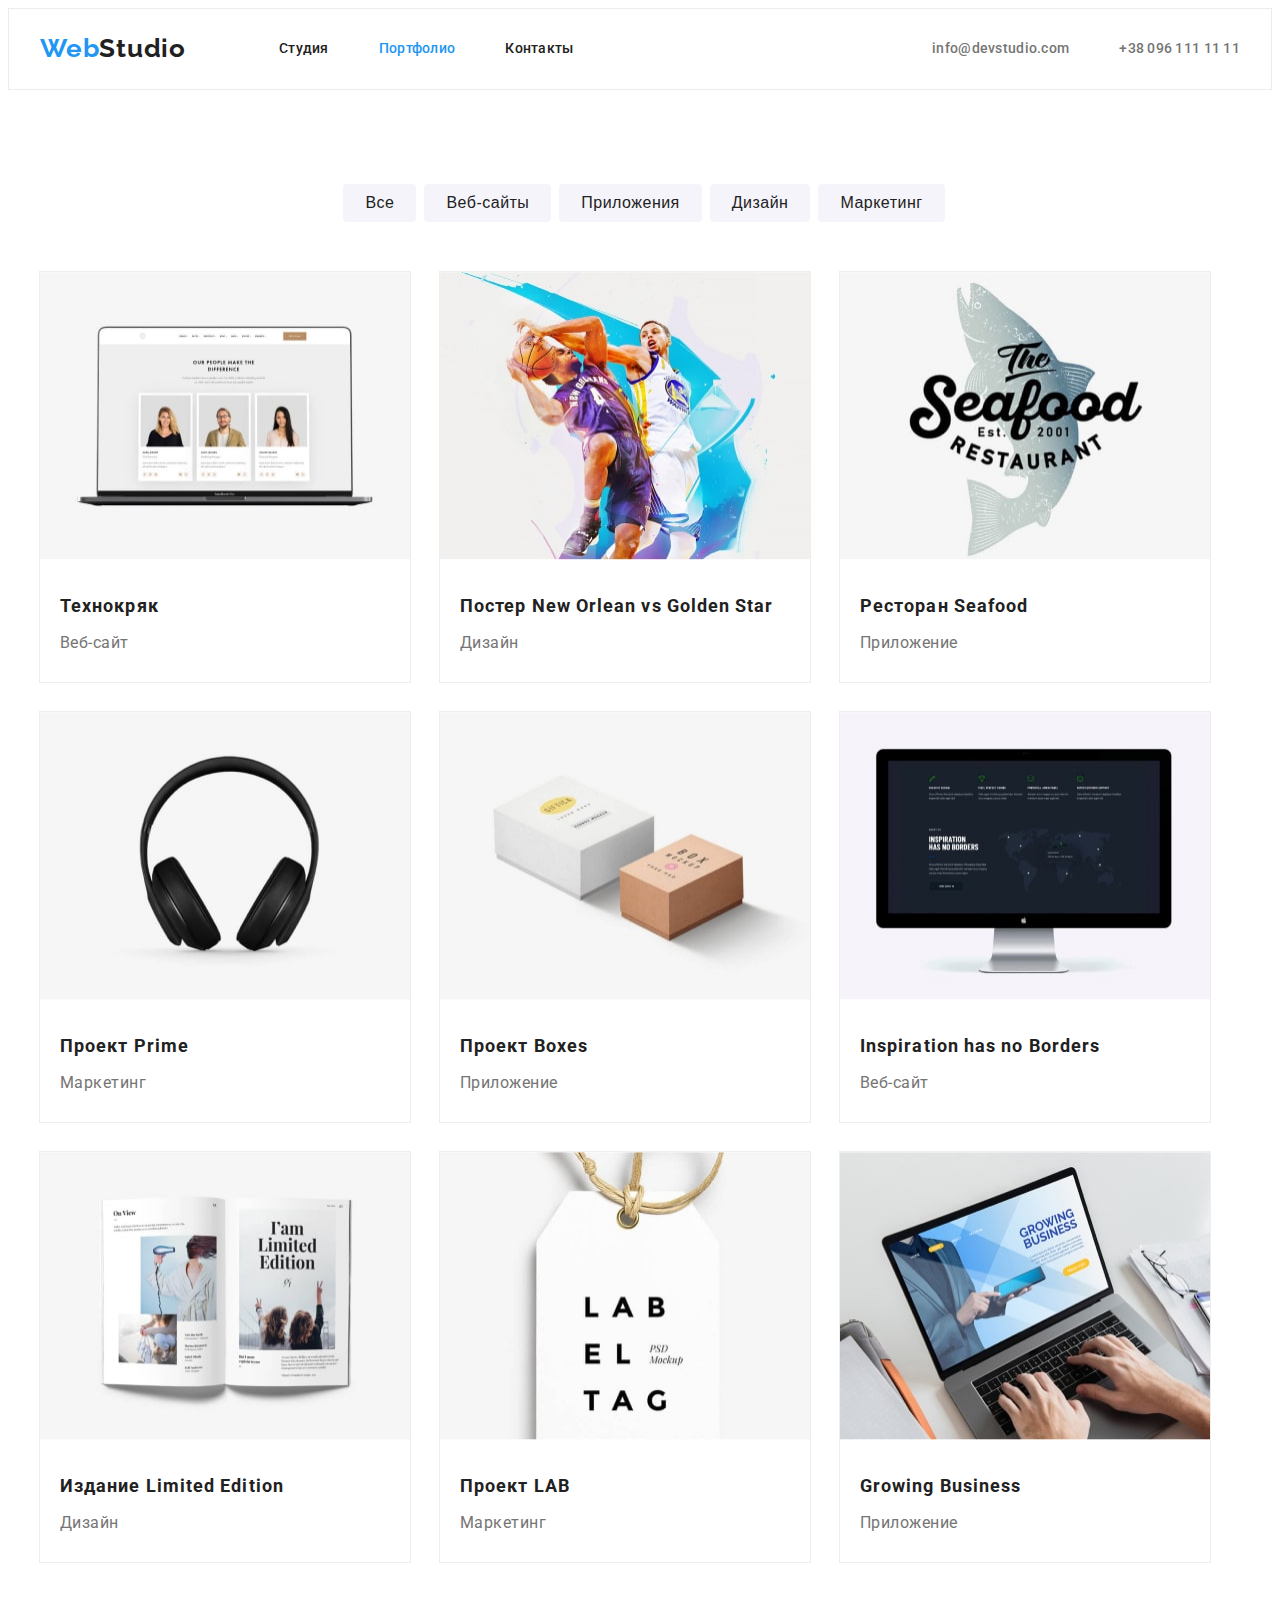
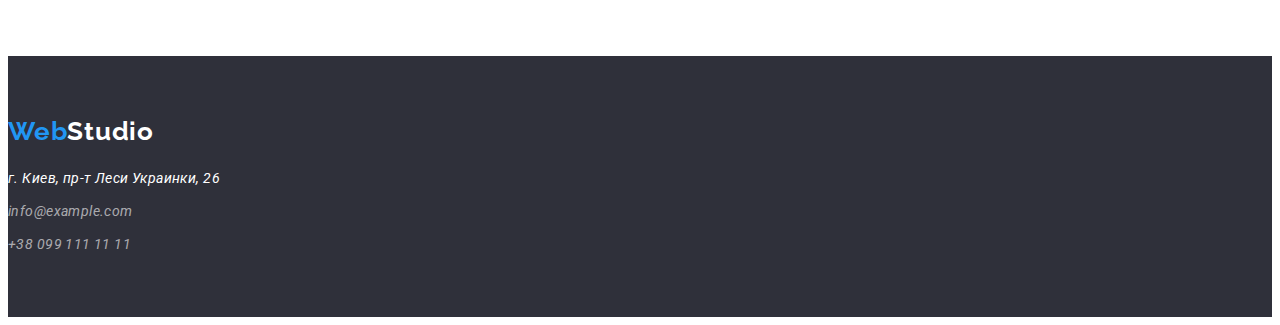
==== commit 2090a90f: "done" ====
--- a/portfolio.html
+++ b/portfolio.html
@@ -23,7 +23,7 @@
                     <a href="" class="header-logo list"><span class="logo-web">Web</span>Studio</a>
                     <ul class="header-navigation-list list">
                         <li class="headar-item"> <a class="header-link link" href="./index.html">Студия</a></li>
-                        <li class="headar-item"> <a class="header-link link" href="./portfolio.html">Портфолио</a></li>
+                        <li class="headar-item"> <a class="header-link current link" href="./portfolio.html">Портфолио</a></li>
                         <li class="headar-item"> <a class="header-link link" href="">Контакты</a></li>
                     </ul>
                 </nav>
--- a/css/styles.css
+++ b/css/styles.css
@@ -54,8 +54,12 @@
   color: var(--accent-color);
 }
 
+.header-link.current {
+  color: var(--accent-color);
+}
+
 .title {
-  font-weight: normal;
+  font-weight: 700px;
   font-size: 36px;
   line-height: 1.17;
   text-align: center;
@@ -169,6 +173,9 @@
   text-align: center;
   margin-bottom: 30px;
 }
+.hero-button:hover {
+  background-color: #188ce8;
+}
 
 .hero-button {
   font-weight: 700;
@@ -176,7 +183,7 @@
   line-height: 1.86;
   letter-spacing: 0.06em;
   color: #ffffff;
-  background-color: #2196f3;
+  background-color: var(--accent-color);
   padding: 10px 32px;
   display: inline-block;
   border-radius: 4px;
@@ -189,6 +196,7 @@
   display: flex;
   margin-left: -15px;
   margin-right: -15px;
+  padding-top: 94px;
 }
 
 .hero-strenghts-item {
@@ -200,15 +208,17 @@
 .strenghts-title {
   font-weight: 700;
   font-size: 14px;
-  line-height: 1.7;
+  line-height: 1.71;
   letter-spacing: 0.03em;
   text-transform: uppercase;
   color: #212121;
+  margin-top: 30px;
+  margin-bottom: 10px;
 }
 
 .strenghts-title-description {
   font-size: 14px;
-  line-height: 1.17;
+  line-height: 1.71;
   letter-spacing: 0.03em;
   color: #757575;
 }
@@ -299,9 +309,7 @@
   padding-top: 60px;
   padding-bottom: 60px;
 }
-.site-bar-info {
-  padding-left: 215px;
-}
+
 .site-bar-list :not(:last-child) {
   margin-bottom: 9px;
 }
@@ -331,7 +339,6 @@
   line-height: 1.2;
   letter-spacing: 0.03em;
   color: #ffffff;
-  padding-top: 60px;
   margin-bottom: 20px;
   display: inline-block;
   text-decoration: none;
@@ -345,8 +352,8 @@
 
 .filters-menu {
   display: flex;
-  padding-left: 250px;
-  padding-right: 250px;
+  justify-content: center;
+  margin-bottom: 50px;
 }
 
 .filter-button:hover,
@@ -367,7 +374,7 @@
   cursor: pointer;
   border-radius: 4px;
   margin-left: 8px;
-  margin-bottom: 50px;
+
   border: none;
 }
 .text-button {
@@ -390,7 +397,7 @@
   margin-left: 30px;
   margin-top: 30px;
   background-color: #fff;
-
+  outline: 1px solid #eee;
   display: block;
   max-width: 100%;
 }
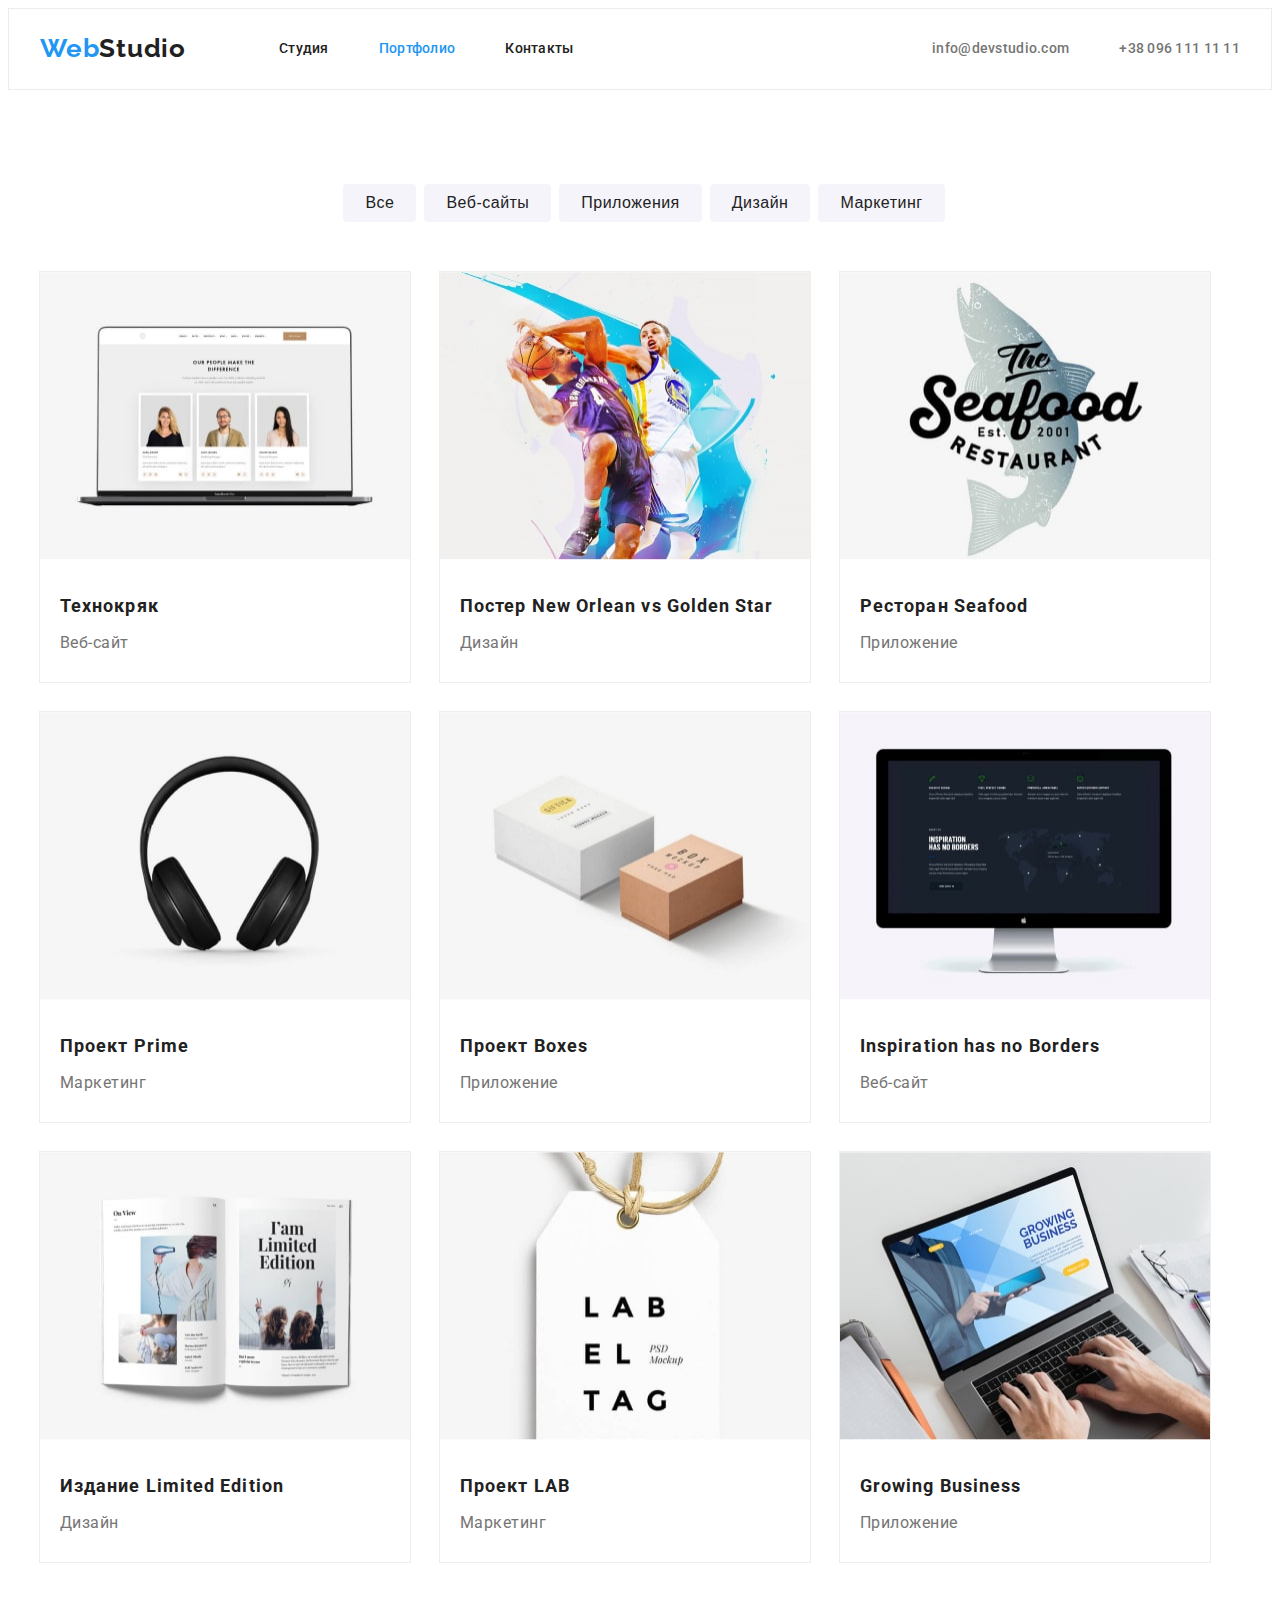
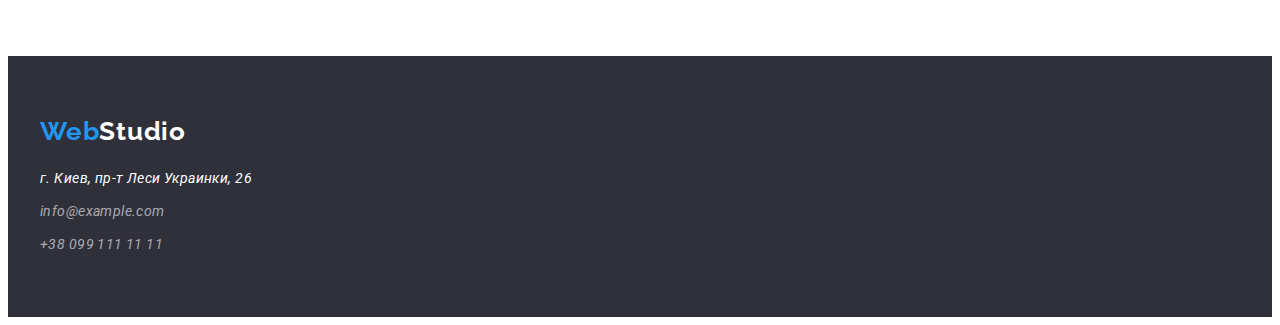
==== commit 9793ca24: "done" ====
--- a/portfolio.html
+++ b/portfolio.html
@@ -184,14 +184,14 @@
 
         <!--site bar-->
         <footer class="site-bar">
-            <div class="site-bar-info">
+            <div class="site-bar-info container">
                 <a href="" class="footer-logo list"><span class="logo-web">Web</span>Studio</a>
                 <address>
-                <ul class="site-bar-list list">
-                    <li><a class="site-bar-location" href="https://goo.gl/maps/9mifJz8YDCH2JTNd8" target="_blank"
-                            rel="noopener noreferrer">г. Киев, пр-т Леси Украинки, 26</a></li>
+                    <ul class="site-bar-list list">
+                        <li><a class="site-bar-location" href="https://goo.gl/maps/9mifJz8YDCH2JTNd8" target="_blank"
+                                rel="noopener noreferrer">г. Киев, пр-т Леси Украинки, 26</a></li>
                         <li><a class="site-bar-contact" href="mailto:info@example.com">info@example.com</a></li>
-                    <li><a class="site-bar-contact" href="tel:+380991111111">+38 099 111 11 11</a></li>
+                        <li><a class="site-bar-contact" href="tel:+380991111111">+38 099 111 11 11</a></li>
                     </ul>
                 </address>
             </div>
